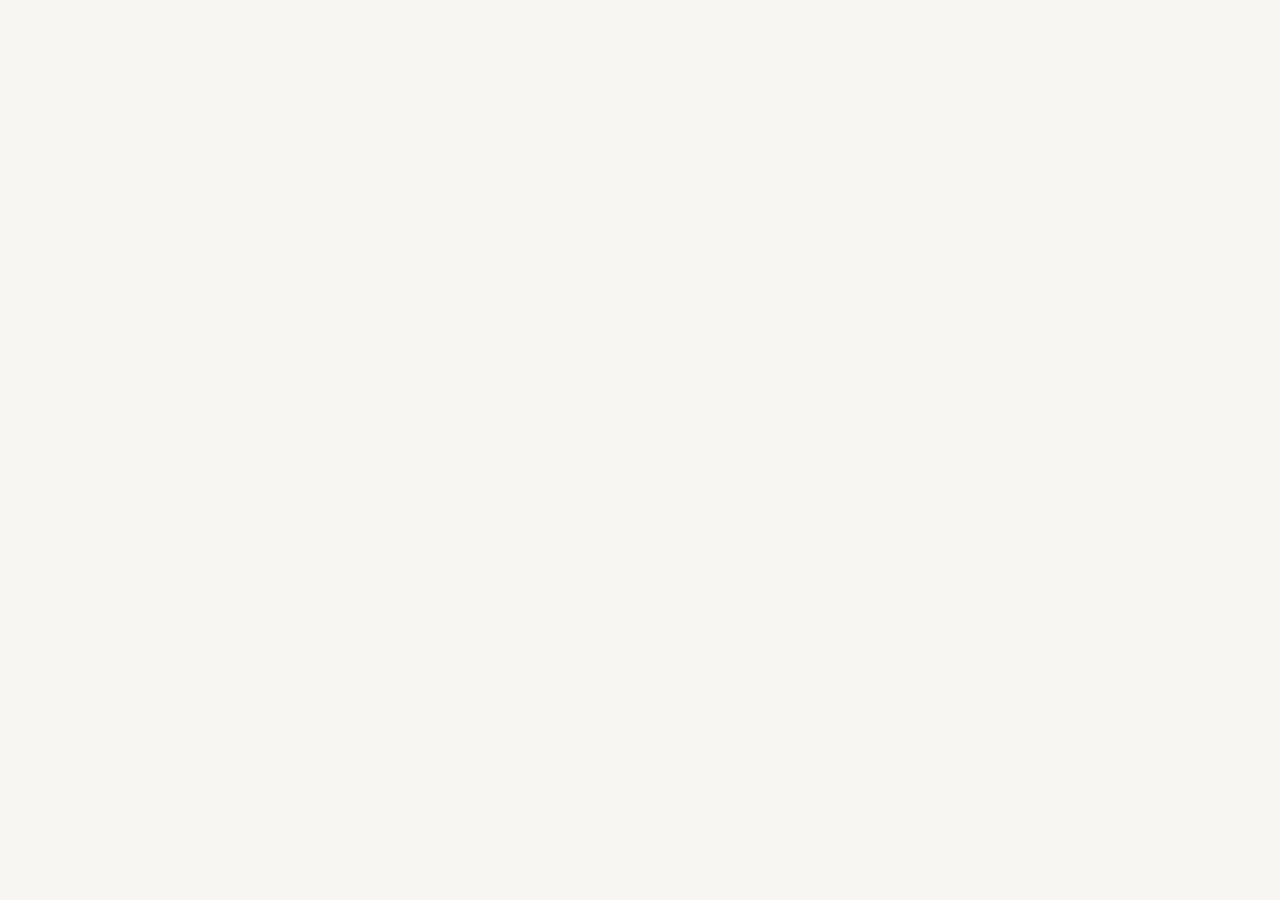
==== coffee.html @ 350c40b9 "home page changes" ====
<!DOCTYPE html>
<html lang="en">

<head>
    <meta charset="UTF-8">
    <title>Button & Bean</title>
    <link rel="stylesheet" href="style.css">
    <link rel="stylesheet" href="fonts.css">
</head>

<body>
---- style.css ----
/*hi i am abbey i love my boyfriend !!!!!!!!!!!!*/

* {
    margin: 0;
    padding: 0;
    box-sizing: border-box;
    
    a {
        color: inherit;
        text-decoration: none;
    }
}

body {
    background-color: #F8F6F2;
}

h1 {
    font-family: "Lazydog", cursive;
    line-height: 120%;
    font-size: 68px;
    color: #361B08;
}

h2 {
    font-family: "Lazydog", cursive;
    line-height: 120%;
    font-size: 44px;
    color: #361B08;
}

h3 {
    font-family: "Lazydog", cursive;
    line-height: 120%;
    font-size: 32px;
    color: #361B08;
}

h4 {
    font-family: "Lazydog", cursive;
    line-height: 120%;
    font-size: 24px;
    color: #361B08;
}

p {
    font-family:"LeagueSpartan", sans-serif;
    line-height: 140%;
    font-size: 18px;
    color: #553C2C;
    @media screen {
        
    }
}

/*control styles ie. buttons, chips*/

.button-green {
    display: flex;
    justify-content: center;
    align-items: center;
    width: fit-content;
    min-width: 140px;
    padding: 10px 20px;
    border: 1.5px solid #928A42;
    border-radius: 16px;
    background-color: white;
    gap: 4px;

    img {
        width: 20px;
        height: 20px;
    }

    p {
        color: #928A42;
    }
}

.button-blue {
    display: flex;
    justify-content: center;
    align-items: center;
    width: fit-content;
    min-width: 140px;
    padding: 10px 20px;
    border: 1.5px solid #3D5E5E;
    border-radius: 16px;
    background-color: white;
    gap: 4px;

    img {
        width: 20px;
        height: 20px; 
    }

    p {
        color: #3D5E5E;
    }
}

.radial-button {
    display: flex;
    justify-content: center;
    align-items: center;
    width: fit-content;
    min-width: 140px;
    padding: 10px 20px;
    border-radius: 16px;
    background-image: radial-gradient(circle, #DDDBB2, #BED1CE);

    p {
        color: #361B08;
        font-weight: 600;
    }
}

.chip {
    display: flex;
    text-transform: uppercase;
    margin-bottom: 4px;

    p {
        color: #928A42;
        font-size: 14px;
        font-family: "PlaypenSans", serif;
        font-weight: 600;
        margin-left: 4px;
    }

    img {
        width: 18px;
        height: 18px;
    }
}

.chip-reverse {
    display: flex;
    text-transform: uppercase;
    margin-bottom: 4px;

    p{
        color: white;
        font-size: 14px;
        font-family: "PlaypenSans", serif;
        font-weight: 600;
        margin-left: 4px;
    }

    img {
        width: 18px;
        height: auto;
    }
}

/*control styles end*/

.primary-navigation {
    display: flex;
    justify-content: space-between;
    margin: 12px 16px;

    img {
        width: 41px;
        height: 100%;
    }
}

.primary-navigation-right {
    display: flex;
    align-items: center;
}

.nav-bar {
    display: flex;
}

.hero-content {
    display: flex;
    align-items: center;
    flex-direction: column;
    justify-content: center;
    position: relative;
    width: 100%;
    height: 80vh;
    z-index: 1;
    overflow: hidden;

    .text-content {
        margin: 16px 0px;

        p {
            color: white;
        }
    }
    
    video {
        position: absolute;
        top: 0;
        left: 0;
        width: 100%;
        height: 100%;
        object-fit: cover;
        z-index: -2;
    }

    h1 {
        color: white;
    }
}

.hero-overlay1 {
    position: absolute;
    top: 0;
    left: 0;
    width: 100%;
    height: 100%;
    background-image: linear-gradient(to right, #477A72, #928A42);
    opacity: 0.5;
    z-index: -1;
}

.hero-overlay2 {
    position: absolute;
    top: 0;
    left: 0;
    width: 100%;
    height: 100%;
    background-color: black;
    opacity: 0.3;
    z-index: -1;
}

.text-content {
   max-width: 750px;
   text-align: center;

   p {
    margin-top: 4px;
   }
}

.button-set {
    display: flex;
    margin-top: 8px;
    gap: 8px;
}

.text-ticker {
    position: relative;
    padding: 24px 16px;
    width: 100%;
    display: flex;
    justify-content: space-between;
    z-index: 0;

    img {
        position: absolute;
        top: 0;
        left: 0;
        width: 100%;
        height: 100%;
        object-fit: cover;
        z-index: -1;
    }

    h3 {
        color: #928A42;
    }
}

.major-sections-content-container {
    margin: 80px 16px 40px 16px;
}

.cards-container {
    display: flex;
    position: relative;
    padding: 40px 16px;
    border-radius: 16px;
    overflow: hidden;
    gap: 16px;
    width: 100%;
    z-index: 0;

        .cards-container-image {
            position: absolute;
            top: 0;
            left: 0;
            width: 100%;
            height: 100%;
            object-fit: cover;
            z-index: -2;
    }
}

.coffee-image-overlay1 {
    position: absolute;
    top: 0;
    left: 0;
    width: 100%;
    height: 100%;
    background-color: #4D250A;
    opacity: 0.6;
    z-index: -1;
}

.coffee-image-overlay2 {
    position: absolute;
    top: 0;
    left: 0;
    width: 100%;
    height: 100%;
    background-color: black;
    opacity: 0.2;
    z-index: -1;
}

.content-card {
    background-color: #F8F6F2;
    padding: 24px 16px;
    display: flex;
    flex-direction: column;
    width: 100%;
    border-radius: 16px;
    gap: 16px;

    .button-blue {
        margin-top: auto;
    }
}

.content-card-image {     
        width: 100%;
        height: 540px;
        object-fit: cover;
        border-radius: 16px;
    }

.content-card-text {
    display: flex;
    flex-direction: column;
    margin-top: 4px;
    gap: 8px;
}

.events-container {
    margin: 80px 16px;
    display: flex;
    align-items: center;
    flex-direction: column;
    gap: 24px;

    .text-content {
        h2 {
            font-family:"LeagueSpartan", serif;
        }
    }
}

.font-special {
    font-family: "Lazydog", cursive;
    color: #928A42;
}

.events-carousel {
    display: grid;
    grid-template-columns: repeat(2, minmax(0, 1fr));
    width: 100%;
    grid-gap: 16px;
}

.event-card {
    display: flex;
    flex-direction: column;
    position: relative;
    z-index: 0;

    img {
        /* width: ; */
        height: 380px;
        /* max-width: ; */
        object-fit: cover;
    }

    h3 {
        padding: 24px 16px;
    }
}

.green-event-card {
    background-color: #EDEDD7;
}

.blue-event-card {
    background-color: #E1EAE8;
}

.green-overlay {
    position: absolute;
    top: 0;
    left: 0;
    width: 100%;
    height: 100%;
    background-color: #928A42;
    z-index: 1;
}

.large-cta {
    display: flex;
    position: relative;
    padding: 40px 16px;
    overflow: hidden;
    gap: 16px;
    width: 100%;
    z-index: 0;

    .large-cta-image-bg {
        position: absolute;
        top: 0;
        left: 0;
        width: 100%;
        height: 100%;
        object-fit: cover;
        z-index: -1;
    }
}

.cta-container {
    width: 100%;
    display: flex;
    flex-direction: column;
    align-items: center;
    padding: 24px 16px;
    background-color: #F8F6F2;
    border-radius: 16px;
    filter: drop-shadow(rgba(0, 0, 0, .10) 0px 4px 20px);

    .text-content {
        margin-top: 24px;
        margin-bottom: 16px;

       p {
            color: #745F50;
        }
    }
}

.cta-icon-image {
    padding: 12px;
    background-color: #EDEDD7;
    border-radius: 16px;;
}

.footer {
    margin: 80px 16px 0px 16px;
}

.instagram-carousel {
    display: flex;
    justify-content: space-between;
    align-items: center;
    background-color: white;
    padding: 16px;
    border-radius: 16px;
}

.instagram-carousel-leftcontent {
    display: flex;
    flex-direction: column;
    min-width: 182px;
    margin-right: 16px;

    h4 {
        margin-bottom: 24px;
    }
}

.instagram-cards {
    display: flex;
    justify-content: space-between;
    gap: 16px;

    img {
        width: 100%;
        aspect-ratio: 1;
        border-radius: 16px;
    }
}

.instagram-card-icon {
    display: flex;
    justify-content: space-between;
}

.primary-footer {
    display: flex;
    flex-direction: column;
    background-color: white;
    margin-top: 16px;
    padding: 40px 16px;
    border-radius: 16px;
}

.footer-top-content {
    display: flex;
    justify-content: space-between;
}

nav {
    ul {
        list-style: none;
    }
}

.footer-nav-links {

    p {
        text-transform: uppercase;
    }
}

.footer-links {
    color: #745F50;
    font-family: "LeagueSpartan", serif;
    line-height: 140%;
    font-size: 18px;

    li {
        margin-top: 12px;
    }
}

.footer-top-left-content {
    display: flex;

    img {
        object-fit: contain;
        width: 103px;
        height: 113px;
        margin-right: 93px;
        object-position: top;
    }
}

.footer-top-right-content {
    display: flex;
    flex-direction: column;
    align-items: flex-end;

    img {
        margin-top: auto;
        height: 32px;
        width: 32px;
    }
}

.footer-bottom {
    display: flex;
    flex-direction: column;
    margin-top: 48px;
}

.content-links-container-top {
    display: flex;
    justify-content: space-between;
    padding: 12px 0px;
    border-bottom: 1px solid #745F50;

    p {
        color: #361B08;
    }
}

.content-links-container-bottom {
    display: flex;
    justify-content: space-between;
    padding: 12px 0px;

    img {
        width: 16px;
        height: 16px;
        margin-right: 4px;
    }

    p{
        color: #745F50;
        font-size: 14px;
    }
}

.copyright {
    display: flex;
}

.footer-text {
    width: 100%;
}

.image-text-header {
    display: flex;
    margin: 16px;
    
    img {
        width: 50%;
    }
}
---- fonts.css ----
@font-face {
    font-family: "LeagueSpartan";
    src: url("assets/fonts/League_Spartan/LeagueSpartan-VariableFont_wght.ttf");
}

@font-face {
    font-family: "PlaypenSans";
    src: url("assets/fonts/Playpen_Sans/PlaypenSans-VariableFont_wght.ttf");
}
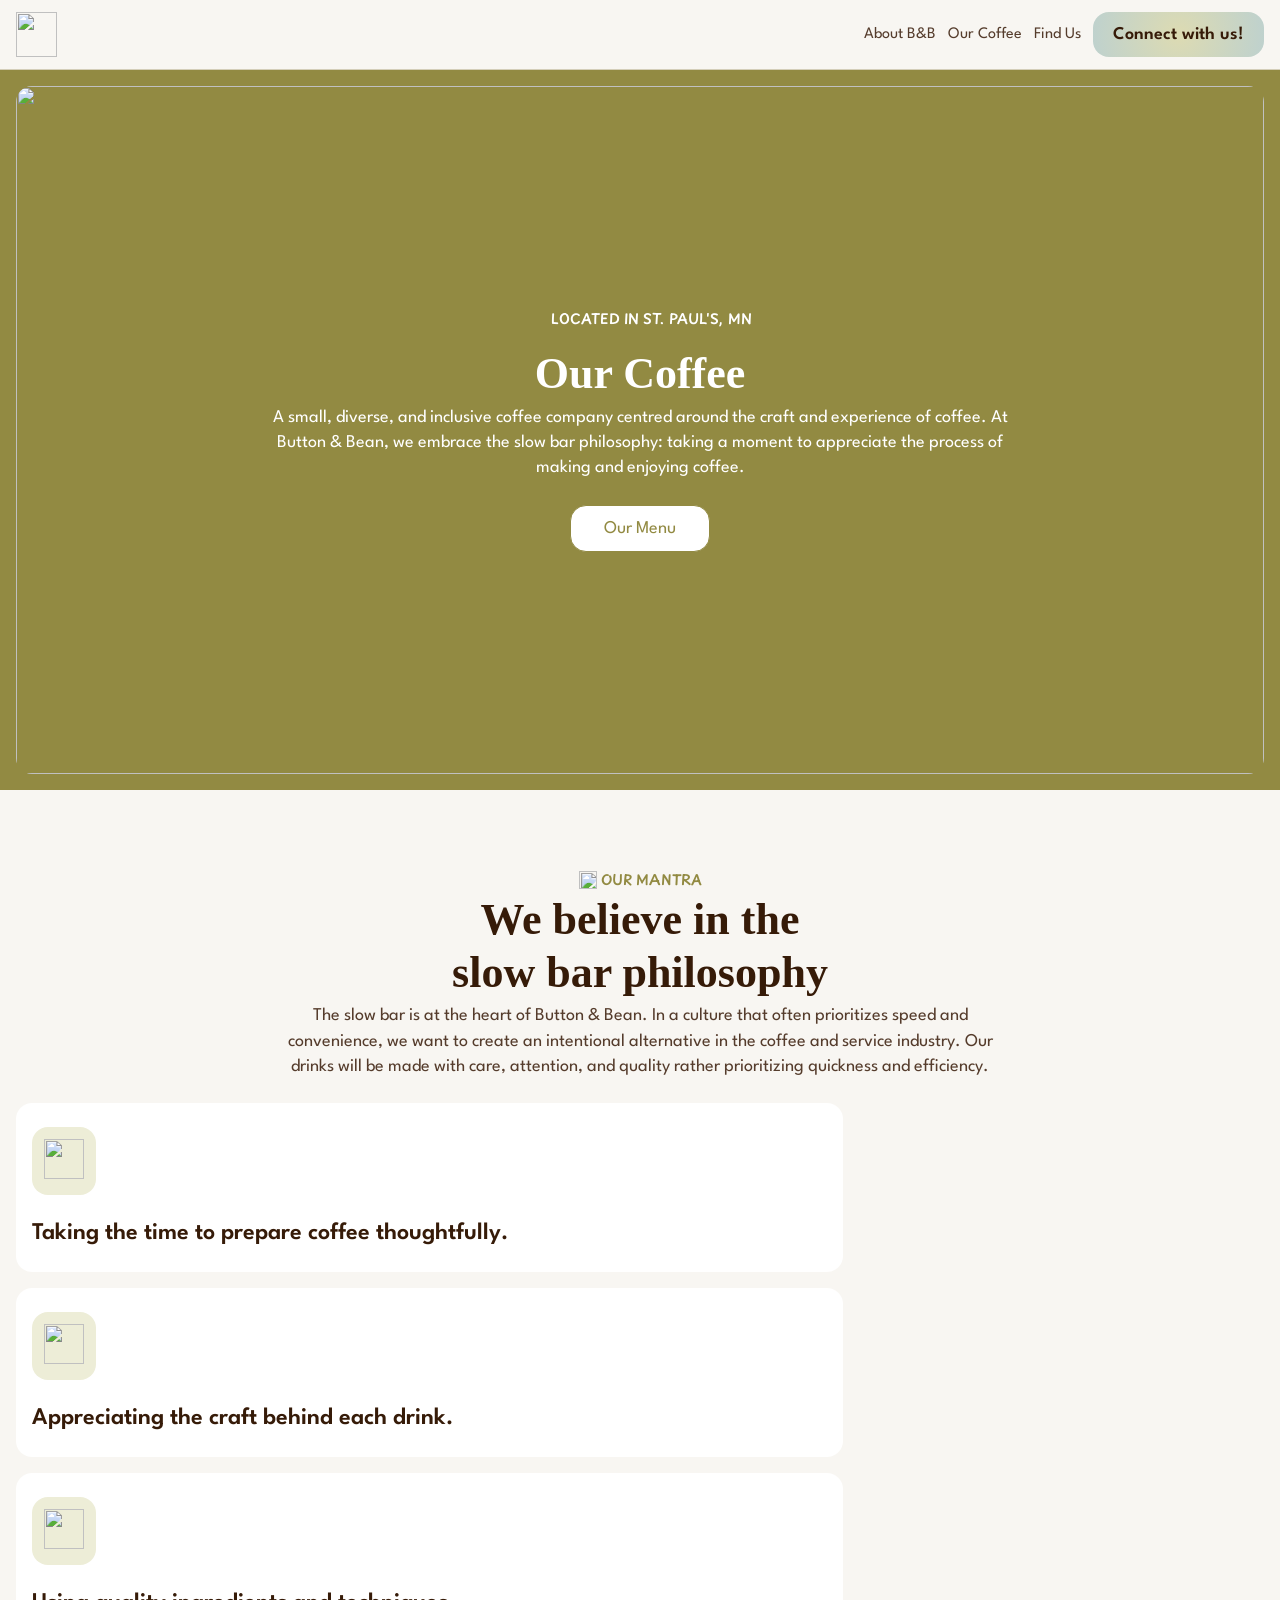
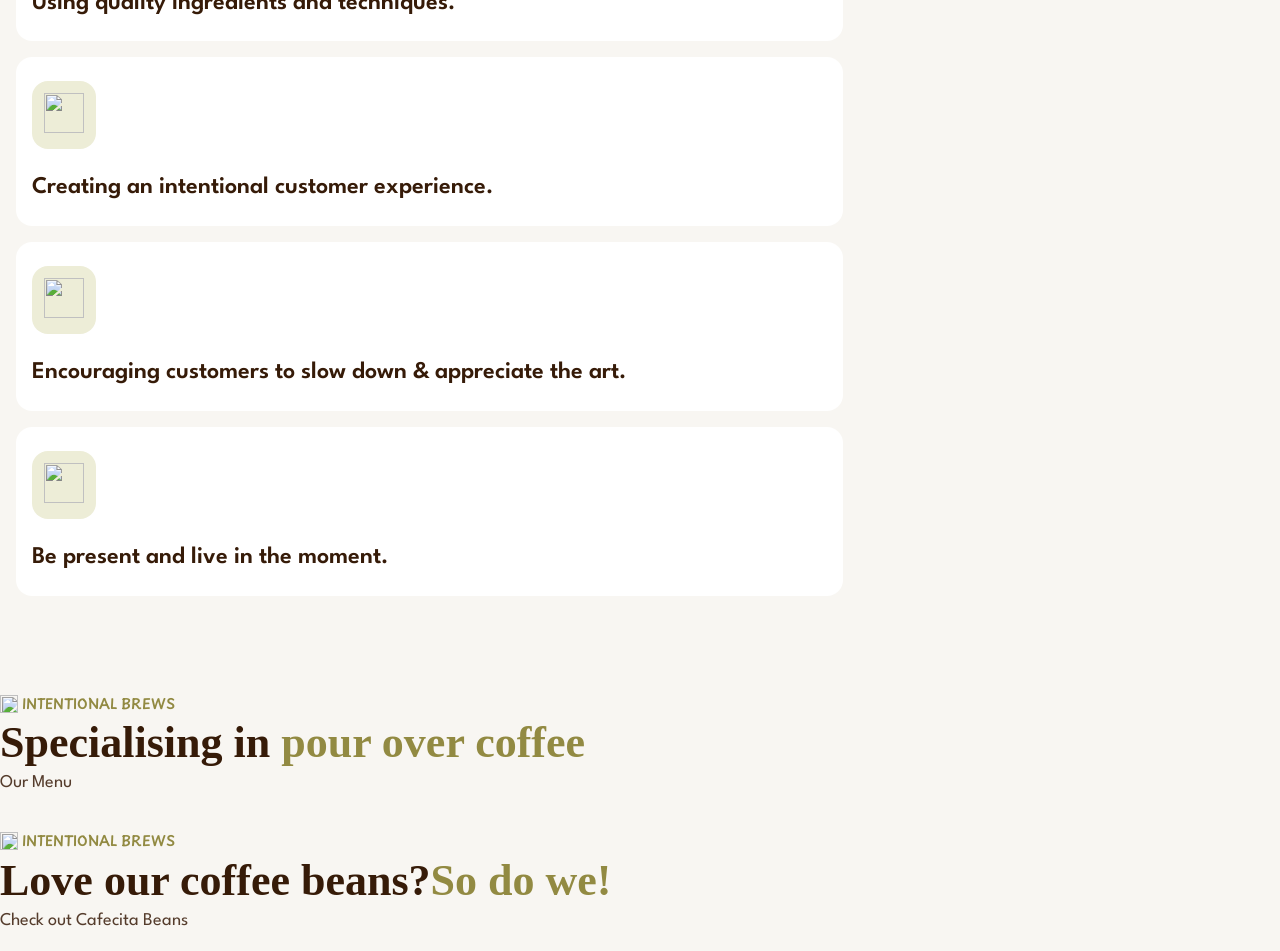
==== commit 176da66e: "changes YESSS" ====
--- a/coffee.html
+++ b/coffee.html
@@ -8,4 +8,136 @@
     <link rel="stylesheet" href="fonts.css">
 </head>
 
-<body>+<body>
+    <div class="primary-navigation">
+    <div class="primary-navigation-left">
+        <a href="home.html"><img src="assets/img/bb-logo.png" alt=""></a>
+    </div>
+    <div class="primary-navigation-right">
+        <nav>
+            <ul class="nav-bar">
+                <li><a href="story.html">About B&B</a></li>
+                <li><a href="coffee.html">Our Coffee</a></li>
+                <li><a href="find-us.html">Find Us</a></li>
+            </ul>
+        </nav>
+        <div class="radial-button">
+            <p>Connect with us!</p>
+        </div>
+    </div>
+    </div>
+
+    <div class="image-background-header">
+            <div class="coffee-hero-image">
+                <img class="absolute" src="assets/img/coffee-hero-coffee-closeup.JPEG" alt="">
+                <div class="image-background-header-text">
+                <div class="chip-reverse">
+                    <img src="assets/img/location-pin-white.svg" alt="">
+                    <p>Located in St. Paul's, MN</p>
+                </div>
+                <div class="text-content">
+                    <h2>Our Coffee</h2>
+                    <p>A small, diverse, and inclusive coffee company centred around the craft and experience of coffee. At Button & Bean, we embrace the slow bar philosophy: taking a moment to appreciate the process of making and enjoying coffee.</p>
+                </div>
+                <div class="button-green">
+                    <p>Our Menu</p>
+                </div>
+            </div>
+            </div>
+    </div>
+
+    <div class="slow-bar-section">
+        <div class="chip">
+            <img src="assets/img/sparkles-green.svg" alt="">
+                <p>Our Mantra</p>
+        </div>
+        <div class="text-content">
+            <h2>We believe in the<br>slow bar philosophy</h2>
+            <p>The slow bar is at the heart of Button & Bean. In a culture that often prioritizes speed and convenience, we want to create an intentional alternative in the coffee and service industry. Our drinks will be made with care, attention, and quality rather prioritizing quickness and efficiency.</p>
+        </div>
+        <div class="slow-bar-cards-container">
+            <div class="icon-text-card">
+                <div class="icon-card-image">
+                    <img src="assets/img/lightbulb-icon-green.svg" alt="">
+                </div>
+                <div class="icon-text-card-text">
+                    <h4>Taking the time to prepare coffee thoughtfully.</h4>
+                </div>
+            </div>
+            <div class="icon-text-card">
+                <div class="icon-card-image">
+                    <img src="assets/img/scizzors-icon-green.svg" alt="">
+                </div>
+                <div class="icon-text-card-text">
+                    <h4>Appreciating the craft behind each drink.</h4>
+                </div>
+            </div>
+            <div class="icon-text-card">
+                <div class="icon-card-image">
+                    <img src="assets/img/star-icon-green.svg" alt="">
+                </div>
+                <div class="icon-text-card-text">
+                    <h4>Using quality ingredients and techniques.</h4>
+                </div>
+            </div>
+            <div class="icon-text-card">
+                <div class="icon-card-image">
+                    <img src="assets/img/wand-icon-green.svg" alt="">
+                </div>
+                <div class="icon-text-card-text">
+                    <h4>Creating an intentional customer experience.</h4>
+                </div>
+            </div>
+            <div class="icon-text-card">
+                <div class="icon-card-image">
+                    <img src="assets/img/paint-icon-green.svg" alt="">
+                </div>
+                <div class="icon-text-card-text">
+                    <h4>Encouraging customers to slow down & appreciate the art.</h4>
+                </div>
+            </div>
+            <div class="icon-text-card">
+                <div class="icon-card-image">
+                    <img src="assets/img/walking-icon-green.svg" alt="">
+                </div>
+                <div class="icon-text-card-text">
+                    <h4>Be present and live in the moment.</h4>
+                </div>
+            </div>
+        </div>
+    </div>
+
+      <div class="our-coffee-cards-section">
+        <div class="coffee-card-container">
+            <div class="coffee-hero-image">
+            <img src="assets/img/coffee-hero-coffee-closeup" alt="">
+            </div>
+            <div class="coffee-card-text-content">
+                <div class="chip">
+                    <img src="assets/img/sparkles-green.svg" alt="">
+                    <p>Intentional Brews</p>
+                </div>
+                <h2>Specialising in <span class="font-special">pour over coffee</span></h2>
+                <p></p>
+                <div class="green-button">
+                    <p>Our Menu</p>
+                    <img src="assets/img/top-right-arrow-green.svg" alt="">
+                </div>
+            </div>
+        </div>
+        <div class="coffee-card-container">
+            <img src="" alt="">
+            <div class="coffee-card-text-content">
+                <div class="chip">
+                    <img src="assets/img/sparkles-green.svg" alt="">
+                    <p>Intentional Brews</p>
+                </div>
+                <h2>Love our coffee beans?<span class="font-special">So do we!</span></h2>
+                <p></p>
+                <div class="green-button">
+                    <p>Check out Cafecita Beans</p>
+                    <img src="assets/img/top-right-arrow-green.svg" alt="">
+                </div>
+            </div>
+        </div>
+    </div>
--- a/style.css
+++ b/style.css
@@ -53,6 +53,10 @@
     }
 }
 
+.w-full {
+    width: 100%;
+}
+
 /*control styles ie. buttons, chips*/
 
 .button-green {
@@ -119,6 +123,7 @@
     display: flex;
     text-transform: uppercase;
     margin-bottom: 4px;
+    align-items: center;
 
     p {
         color: #928A42;
@@ -138,6 +143,7 @@
     display: flex;
     text-transform: uppercase;
     margin-bottom: 4px;
+    align-items: center;
 
     p{
         color: white;
@@ -158,7 +164,8 @@
 .primary-navigation {
     display: flex;
     justify-content: space-between;
-    margin: 12px 16px;
+    padding: 12px 16px;
+    border-bottom: 1px solid #D4CEB9;
 
     img {
         width: 41px;
@@ -173,6 +180,13 @@
 
 .nav-bar {
     display: flex;
+    font-family: "LeagueSpartan", serif;
+    color: #553C2C;
+    font-weight: 18px;
+    
+    li {
+        margin-right: 12px;
+    }
 }
 
 .hero-content {
@@ -232,8 +246,11 @@
 }
 
 .text-content {
-   max-width: 750px;
-   text-align: center;
+    display: flex;
+    flex-direction: column;
+    align-items: center;
+    max-width: 750px;
+    text-align: center;
 
    p {
     margin-top: 4px;
@@ -323,7 +340,6 @@
     flex-direction: column;
     width: 100%;
     border-radius: 16px;
-    gap: 16px;
 
     .button-blue {
         margin-top: auto;
@@ -340,7 +356,8 @@
 .content-card-text {
     display: flex;
     flex-direction: column;
-    margin-top: 4px;
+    margin-top: 16px;
+    margin-bottom: 20px;
     gap: 8px;
 }
 
@@ -349,12 +366,18 @@
     display: flex;
     align-items: center;
     flex-direction: column;
-    gap: 24px;
 
     .text-content {
+        margin: 12px 0px;
+
         h2 {
             font-family:"LeagueSpartan", serif;
         }
+    }
+
+    .button-green {
+        margin-top: 4px;
+        margin-bottom: 24px
     }
 }
 
@@ -484,6 +507,7 @@
     img {
         width: 100%;
         aspect-ratio: 1;
+        object-fit: cover;
         border-radius: 16px;
     }
 }
@@ -547,6 +571,7 @@
     display: flex;
     flex-direction: column;
     align-items: flex-end;
+    justify-content: space-between;
 
     img {
         margin-top: auto;
@@ -578,6 +603,7 @@
     padding: 12px 0px;
 
     img {
+
         width: 16px;
         height: 16px;
         margin-right: 4px;
@@ -599,9 +625,230 @@
 
 .image-text-header {
     display: flex;
-    margin: 16px;
+    width: 100%;
+    height: 80vh;
+    padding: 16px;
+    gap: 16px;
+}
+
+/* Hero and Headers */
+
+.image-header-half {
+    width: 100%;
+    flex: 1 1 0;
+    min-width: 0;
+    object-fit: cover;
+    object-position: top;
+    border-radius: 16px;
+}
+
+.text-header-half {
+    display: flex;
+    flex: 1 1 0;
+    min-width: 0;
+    flex-direction: column;
+    align-items: center;
+    justify-content: center;
+    width: 100%;
+
+    .hero-text-content {
+        display: flex;
+        flex-direction: column;
+        align-items: center;
+        text-align: center;
+        width: 100%;
+        margin-top: 12px;
+
+        h1 {
+            font-size: 60px;
+        }
+
+        p {
+            margin-top: 8px;
+        }
+    }
+}
+
+/*Our Story Page Exclusive Sections*/
+
+.values-section {
+    position: relative;
+    display: flex;
+    flex-direction: column;
+    align-items: center;
+    width: 100%;
+    height: 100%;
+    z-index: 0;
+    overflow: hidden;
+    padding: 80px 16px;
+}
+
+.values-cards-container {
+    display: grid;
+    grid-template-columns: repeat(8, minmax(0, 1fr));
+    width: 100%;
+    grid-gap: 16px;
+    margin-top: 24px;
+}
+
+.icon-card-image {
+    width: fit-content;
+    padding: 12px;
+    background-color: #E1EAE8;
+    border-radius: 16px;
+
+    img {
+        width: 40px;
+        height: 40px;
+    }
+}
+
+.icon-text-card {
+    display: flex;
+    flex-direction: column;
+    padding: 24px 16px;
+    background-color: white;
+    border-radius: 16px;
+    grid-column: span 2 / span 2;
+}
+
+.fifth-card {
+    grid-column-start: 2;
+}
+
+.icon-text-card-text {
+    margin-top: 24px;
+
+    p {
+        margin-top: 8px;
+    }
+}
+
+.background-pattern {
+    position: absolute;
+    top: 0;
+    left: 0;
+    width: 100%;
+    height: 100%;
+    object-fit: cover;
+    z-index: -1;
+}
+
+.team-section {
+    margin: 80px 16px 40px 16px;
+    display: flex;
+    flex-direction: column;
+    align-items: center;
+}
+
+.team-card-container {
+    display: flex;
+    width: 100%;
+    gap: 16px;
+    margin-top: 24px;
+}
+
+.team-card {
+    width: 50%;
+    display: flex;
+    flex-direction: column;
+}
+
+.team-image {
+    width: 100%;
+    object-fit: cover;
     
-    img {
-        width: 50%;
-    }
+}
+
+.team-card-text {
+    display: flex;
+    align-items: center;
+    justify-content: space-between;
+    padding: 24px 16px;
+    background-color: #EDEDD7;
+
+    p {
+        font-weight: 600;
+        color: #928A42;
+    }
+}
+
+/*Our Coffee Page Exclusive Sections*/
+
+.image-background-header {
+    width: 100%;
+    height: 80vh;
+    background-color: #928A42;
+    padding: 16px;
+
+    .text-content {
+        margin-top: 16px;
+        margin-bottom: 24px;
+    }
+}
+
+.image-background-header-text {
+    position: relative;
+    height: 100%;
+    z-index: 1;
+    display: flex;
+    flex-direction: column;
+    align-items: center;
+    justify-content: center;
+
+    h2 {
+        color: white;
+    }
+
+.text-content {
+        p {
+            color: white;
+        }
+    }
+}
+
+.coffee-hero-image {
+    position: relative;
+    width: 100%;
+    height: 100%;
+
+    img.absolute {
+        position: absolute;
+        top: left;
+        top: right;
+        object-fit: cover;
+        width: 100%;
+        height: 100%;
+        border-radius: 16px;
+        z-index: 0;
+    }
+}
+
+.slow-bar-section {
+    display: flex;
+    flex-direction: column;
+    align-items: center;
+    margin: 80px 16px;
+
+}
+
+.slow-bar-cards-container {
+    display: grid;
+    grid-template-columns: repeat(3, minmax(0, 1fr));
+    width: 100%;
+    grid-gap: 16px;
+    margin-top: 24px;
+
+    .icon-card-image {
+        background-color: #EDEDD7;
+    }
+
+    h4 {
+        font-family: "LeagueSpartan", serif;
+        font-weight: 600;
+    }
+}
+
+.our-coffee-cards-section {
+    
 }
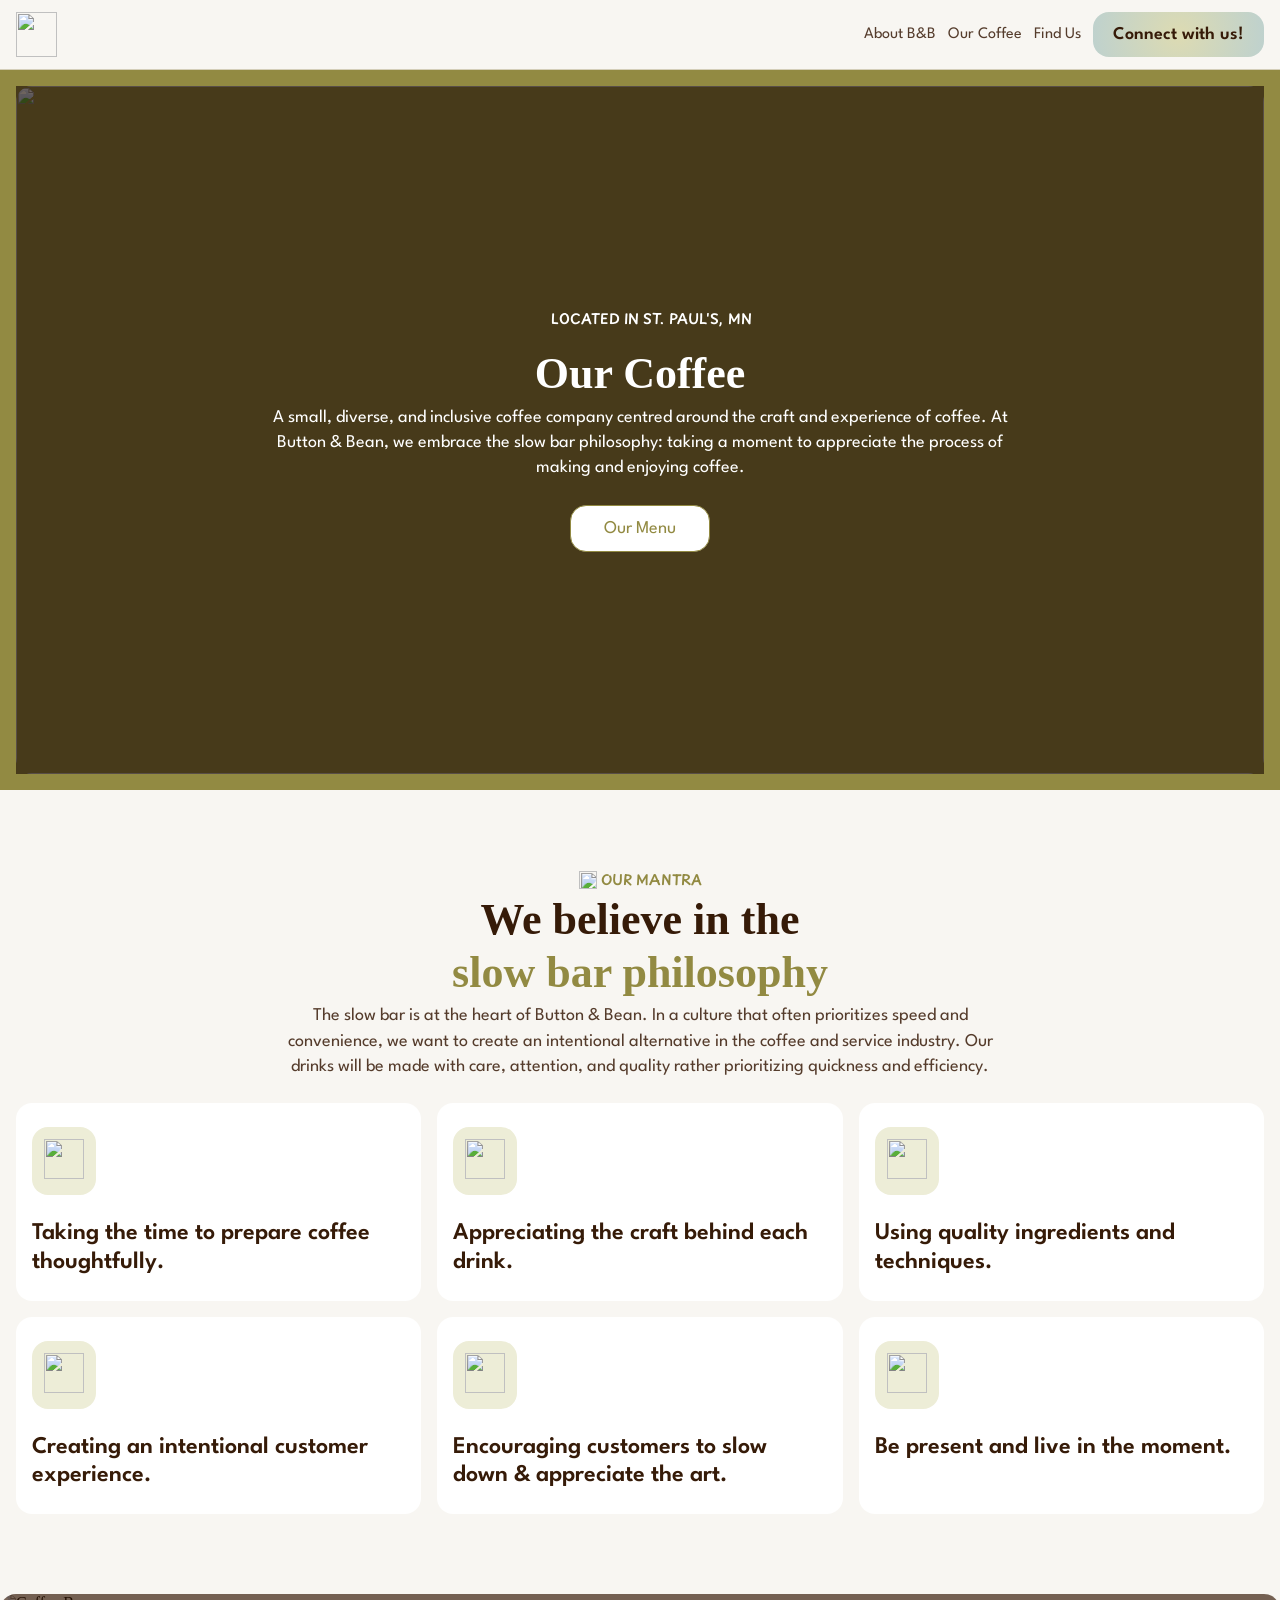
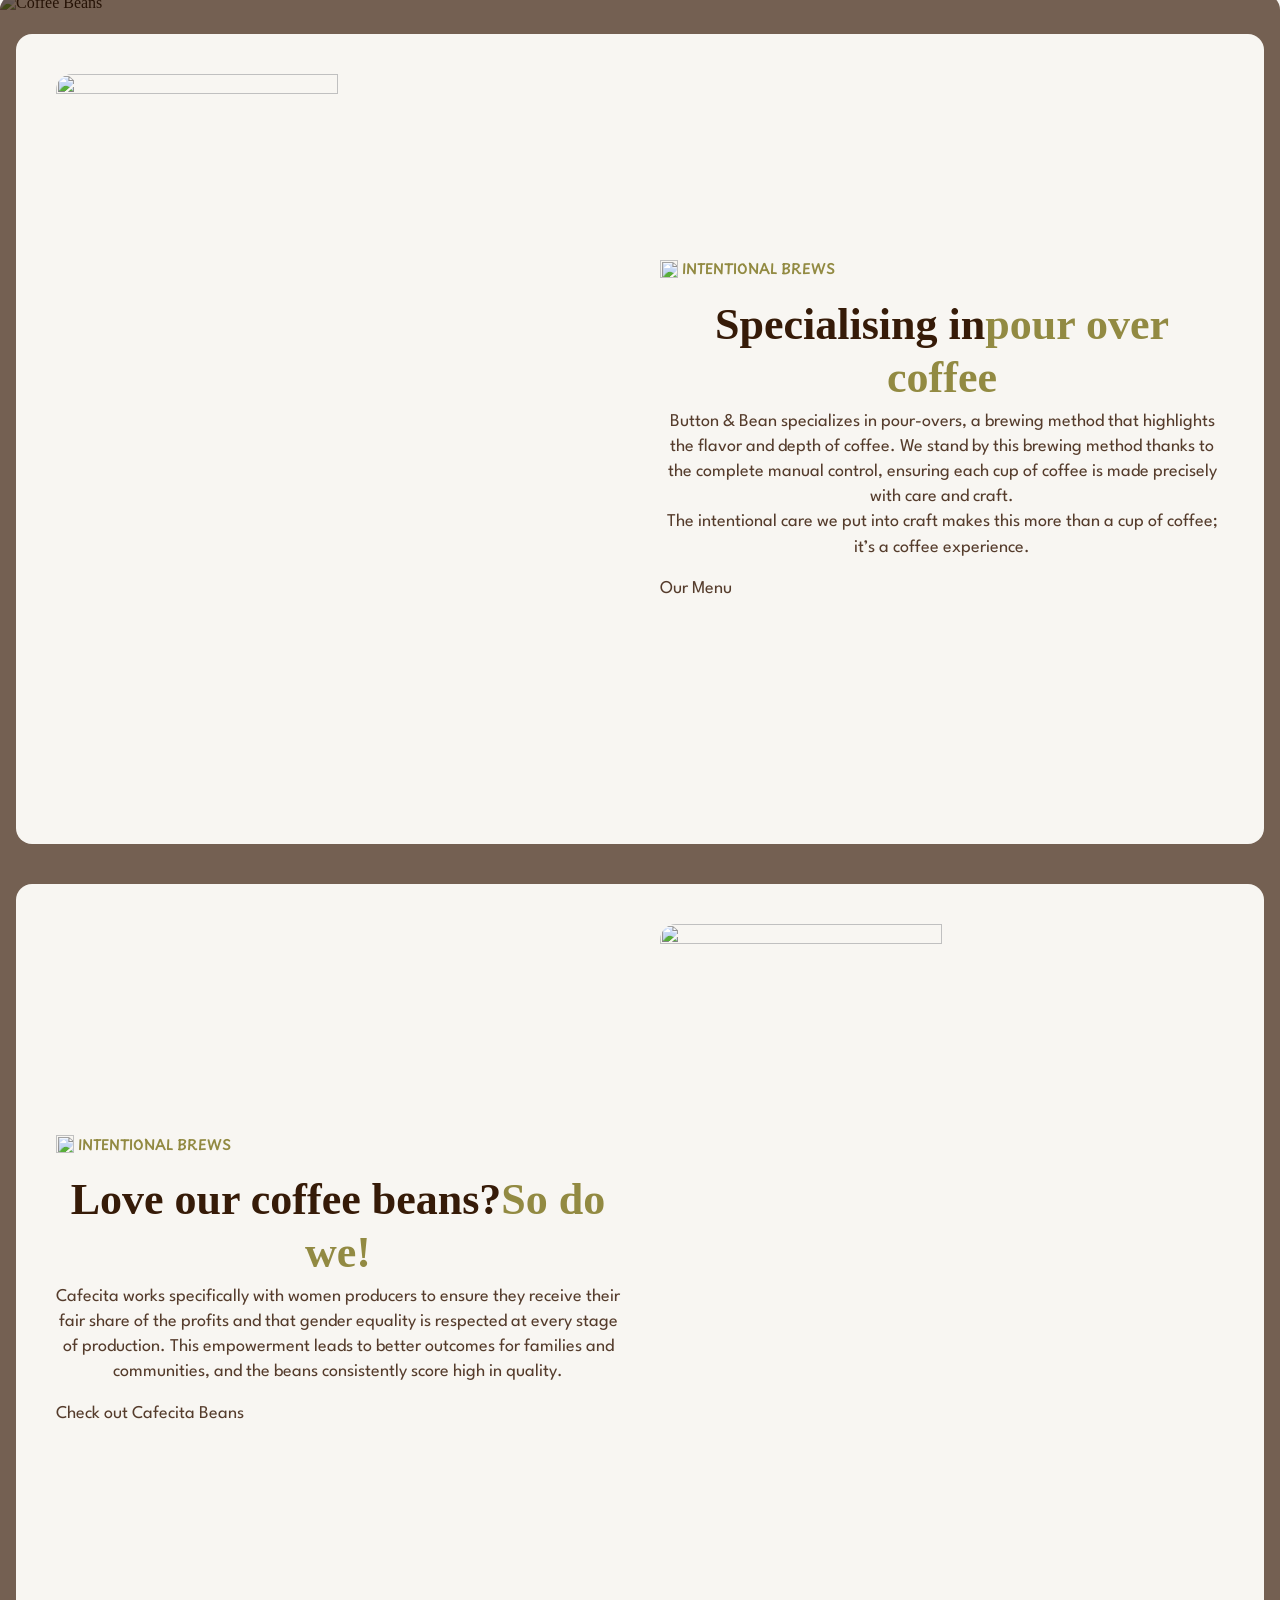
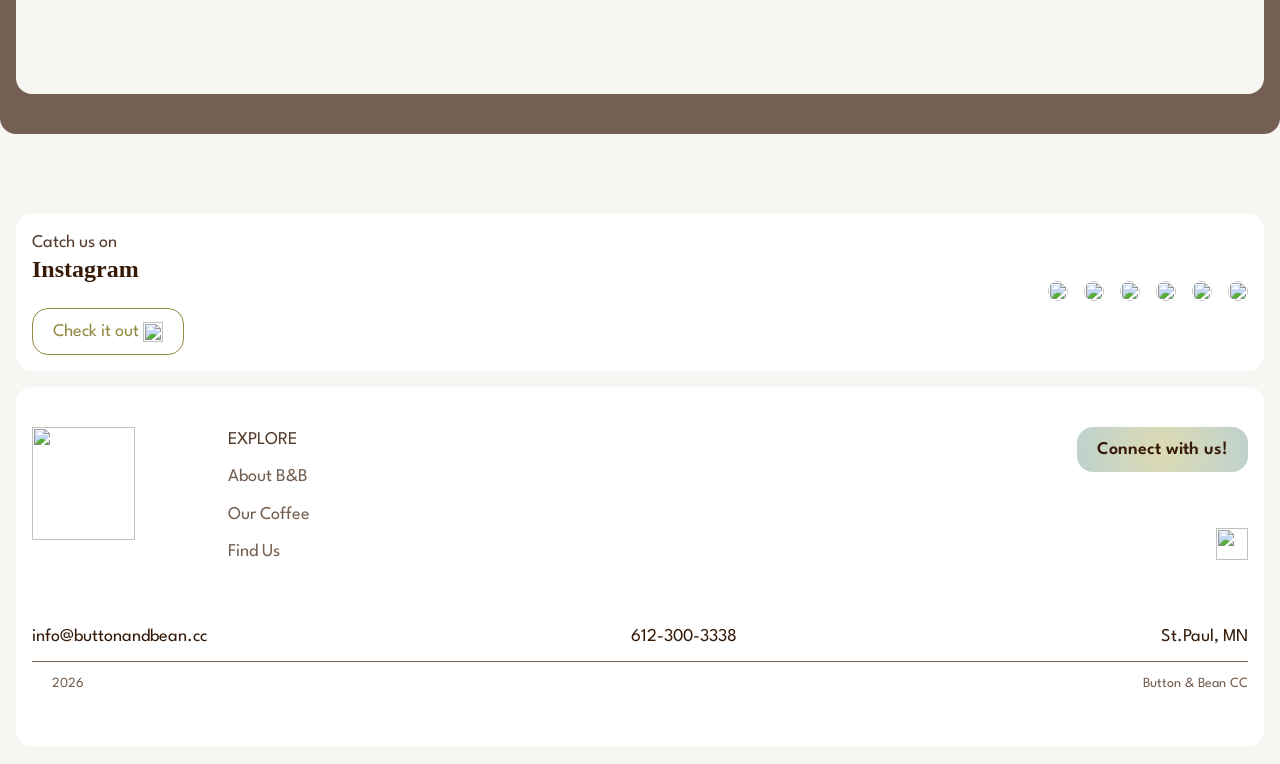
==== commit ffc4900a: "coffee page changes" ====
--- a/coffee.html
+++ b/coffee.html
@@ -29,6 +29,8 @@
 
     <div class="image-background-header">
             <div class="coffee-hero-image">
+                <div class="coffee-image-overlay1"></div>
+                <div class="coffee-image-overlay2"></div>
                 <img class="absolute" src="assets/img/coffee-hero-coffee-closeup.JPEG" alt="">
                 <div class="image-background-header-text">
                 <div class="chip-reverse">
@@ -52,7 +54,7 @@
                 <p>Our Mantra</p>
         </div>
         <div class="text-content">
-            <h2>We believe in the<br>slow bar philosophy</h2>
+            <h2>We believe in the<br><span class="font-special">slow bar philosophy</h2>
             <p>The slow bar is at the heart of Button & Bean. In a culture that often prioritizes speed and convenience, we want to create an intentional alternative in the coffee and service industry. Our drinks will be made with care, attention, and quality rather prioritizing quickness and efficiency.</p>
         </div>
         <div class="slow-bar-cards-container">
@@ -108,36 +110,115 @@
     </div>
 
       <div class="our-coffee-cards-section">
-        <div class="coffee-card-container">
-            <div class="coffee-hero-image">
-            <img src="assets/img/coffee-hero-coffee-closeup" alt="">
-            </div>
-            <div class="coffee-card-text-content">
-                <div class="chip">
-                    <img src="assets/img/sparkles-green.svg" alt="">
-                    <p>Intentional Brews</p>
-                </div>
-                <h2>Specialising in <span class="font-special">pour over coffee</span></h2>
-                <p></p>
-                <div class="green-button">
-                    <p>Our Menu</p>
+        <div class="cards-container">
+            <div class="coffee-image-overlay1"></div>
+            <div class="coffee-image-overlay2"></div>
+            <img class="cards-container-image" src="assets/img/coffee-beans.png" alt="Coffee Beans">
+            <div class="single-card-container">
+                <img class="coffee-card-image-content" src="assets/img/mae-making-coffee.JPEG" alt="">
+                <div class="coffee-card-text-content">
+                    <div class="chip">
+                        <img src="assets/img/sparkles-green.svg" alt="">
+                        <p>Intentional Brews</p>
+                    </div>
+                    <div class="text-content">
+                        <h2>Specialising in<span class="font-special">pour over coffee</span></h2>
+                        <p>Button & Bean specializes in pour-overs, a brewing method that highlights the flavor and depth of coffee. We stand by this brewing method thanks to the complete manual control, ensuring each cup of coffee is made precisely with care and craft.<br>The intentional care we put into craft makes this more than a cup of coffee; it’s a coffee experience.</p>
+                    </div>
+                    <div class="green-button">
+                        <p>Our Menu</p>
+                        <img src="assets/img/top-right-arrow-green.svg" alt="">
+                    </div>
+                </div>
+            </div>
+            <div class="single-card-container">
+                <div class="coffee-card-text-content">
+                    <div class="chip">
+                        <img src="assets/img/sparkles-green.svg" alt="">
+                        <p>Intentional Brews</p>
+                    </div>
+                    <div class="text-content">
+                        <h2>Love our coffee beans?<span class="font-special">So do we!</span></h2>
+                        <p>Cafecita works specifically with women producers to ensure they receive their fair share of the profits and that gender equality is respected at every stage of production. This empowerment leads to better outcomes for families and communities, and the beans consistently score high in quality.</p>
+                    </div>
+                    <div class="green-button">
+                        <p>Check out Cafecita Beans</p>
+                        <img src="assets/img/top-right-arrow-green.svg" alt="">
+                    </div>
+                </div>
+                <img class="coffee-card-image-content" src="assets/img/cafecita-coffee-beans.png" alt="">
+            </div>
+        </div>
+    </div>
+
+    <div class="footer">
+        <div class="instagram-carousel">
+            <div class="instagram-carousel-leftcontent">
+                <p>Catch us on</p>
+                <h4>Instagram</h4>
+                <div class="button-green">
+                    <p>Check it out</p>
                     <img src="assets/img/top-right-arrow-green.svg" alt="">
                 </div>
             </div>
-        </div>
-        <div class="coffee-card-container">
-            <img src="" alt="">
-            <div class="coffee-card-text-content">
-                <div class="chip">
-                    <img src="assets/img/sparkles-green.svg" alt="">
-                    <p>Intentional Brews</p>
-                </div>
-                <h2>Love our coffee beans?<span class="font-special">So do we!</span></h2>
-                <p></p>
-                <div class="green-button">
-                    <p>Check out Cafecita Beans</p>
-                    <img src="assets/img/top-right-arrow-green.svg" alt="">
-                </div>
-            </div>
-        </div>
-    </div>+            <div class="instagram-cards">
+                <div class="instagram-card-icon">
+                    <a href="https://www.instagram.com/buttonandbean.cc/?hl=en"><img src="assets/img/placeholder-image.png"></a>
+                </div>
+                <div class="instagram-card-icon">
+                    <a href="https://www.instagram.com/buttonandbean.cc/?hl=en"><img src="assets/img/placeholder-image.png"></a>
+                </div>
+                <div class="instagram-card-icon">
+                    <a href="https://www.instagram.com/buttonandbean.cc/?hl=en"><img src="assets/img/placeholder-image.png"></a>
+                </div>
+                <div class="instagram-card-icon">
+                    <a href="https://www.instagram.com/buttonandbean.cc/?hl=en"><img src="assets/img/placeholder-image.png"></a>
+                </div>
+                <div class="instagram-card-icon">
+                    <a href="https://www.instagram.com/buttonandbean.cc/?hl=en"><img src="assets/img/placeholder-image.png"></a>
+                </div>
+                <div class="instagram-card-icon">
+                    <a href="https://www.instagram.com/buttonandbean.cc/?hl=en"><img src="assets/img/placeholder-image.png"></a>
+                </div>
+            </div>
+        </div>
+        <div class="primary-footer">
+        <div class="footer-top-content">
+        <div class="footer-top-left-content">
+            <img src="assets/img/bb-logo.png" alt="">
+        <div class="footer-nav-links">
+            <p>Explore</p>
+            <nav>
+                <ul class="footer-links">
+                    <li><a href="story.html">About B&B</a></li>
+                    <li><a href="coffee.html">Our Coffee</a></li>
+                    <li><a href="find-us.html">Find Us</a></li>
+                </ul>
+            </nav>
+        </div>
+        </div>
+        <div class="footer-top-right-content">
+            <div class="radial-button">
+                <p>Connect with us!</p>
+            </div>
+        <a href="https://www.instagram.com/buttonandbean.cc"><img src="assets/img/instagram-blue.svg"></a>
+        </div>
+        </div>
+        <div class="footer-bottom">
+            <div class="content-links-container-top">
+                <p>info@buttonandbean.cc</p>
+                <p>612-300-3338</p>
+                <p>St.Paul, MN</p>
+            </div>
+            <div class="content-links-container-bottom">
+            <div class="copyright">
+                <img src="assets/img/copyright.png" alt="">
+                <p>2026</p>
+            </div>
+                <p>Button & Bean CC</p>
+            </div>
+        </div>
+        </div>
+        <img class="footer-text" src="assets/img/button-bean-text.svg" alt="">
+    </div>
+</body>
--- a/style.css
+++ b/style.css
@@ -53,10 +53,6 @@
     }
 }
 
-.w-full {
-    width: 100%;
-}
-
 /*control styles ie. buttons, chips*/
 
 .button-green {
@@ -202,6 +198,7 @@
 
     .text-content {
         margin: 16px 0px;
+        max-width: 750px;
 
         p {
             color: white;
@@ -230,7 +227,7 @@
     width: 100%;
     height: 100%;
     background-image: linear-gradient(to right, #477A72, #928A42);
-    opacity: 0.5;
+    opacity: 0.6;
     z-index: -1;
 }
 
@@ -241,7 +238,7 @@
     width: 100%;
     height: 100%;
     background-color: black;
-    opacity: 0.3;
+    opacity: 0.2;
     z-index: -1;
 }
 
@@ -651,7 +648,7 @@
     justify-content: center;
     width: 100%;
 
-    .hero-text-content {
+    .text-content {
         display: flex;
         flex-direction: column;
         align-items: center;
@@ -822,6 +819,17 @@
         border-radius: 16px;
         z-index: 0;
     }
+    
+    .coffee-image-overlay1 {
+        opacity: 0.4;
+        z-index: 1;
+    }
+
+    .coffee-image-overlay2 {
+        opacity: 0.4;
+        z-index: 1;
+    }
+
 }
 
 .slow-bar-section {
@@ -839,6 +847,10 @@
     grid-gap: 16px;
     margin-top: 24px;
 
+    .icon-text-card {
+        grid-column: auto;
+    }
+
     .icon-card-image {
         background-color: #EDEDD7;
     }
@@ -850,5 +862,74 @@
 }
 
 .our-coffee-cards-section {
+
+    .cards-container {
+        display: flex;
+        flex-direction: column;
+        gap: 40px
+    }
+}
+
+.single-card-container {
+    display: flex;
+    width: 100%;
+    height: 90vh;
+    padding: 40px;
+    gap: 40px;
+    background-color: #F8F6F2;
+    border-radius: 16px;
+
+    .coffee-card-image-content {
+        width: 50%;
+        aspect-ratio: 1;
+        object-fit: cover;
+        border-radius: 16px;
+    }
+}
+
+
+.coffee-card-text-content {
+    display: flex;
+    flex-direction: column;
+    align-items: flex-start;
+    justify-content: center;
+    width: 50%;
     
+    .text-content {
+        margin: 16px 0px;
+        max-width: none;
+    }
+
+}
+
+.large-cta-bordered {
+    display: flex;
+    position: relative;
+    padding: 40px 16px;
+    overflow: hidden;
+    gap: 16px;
+    margin: 0px 16px;
+    border-radius: 16px;
+    z-index: 0;
+
+    .large-cta-image-bg {
+        position: absolute;
+        top: 0;
+        left: 0;
+        width: 100%;
+        height: 100%;
+        object-fit: cover;
+        z-index: -1;
+    }
+
+    h2 {
+        margin-top: 16px;
+    }
+}
+
+.event-content {
+    display: flex;
+    justify-content: space-between;
+    width: 100%;
+    margin-top: 16px;
 }
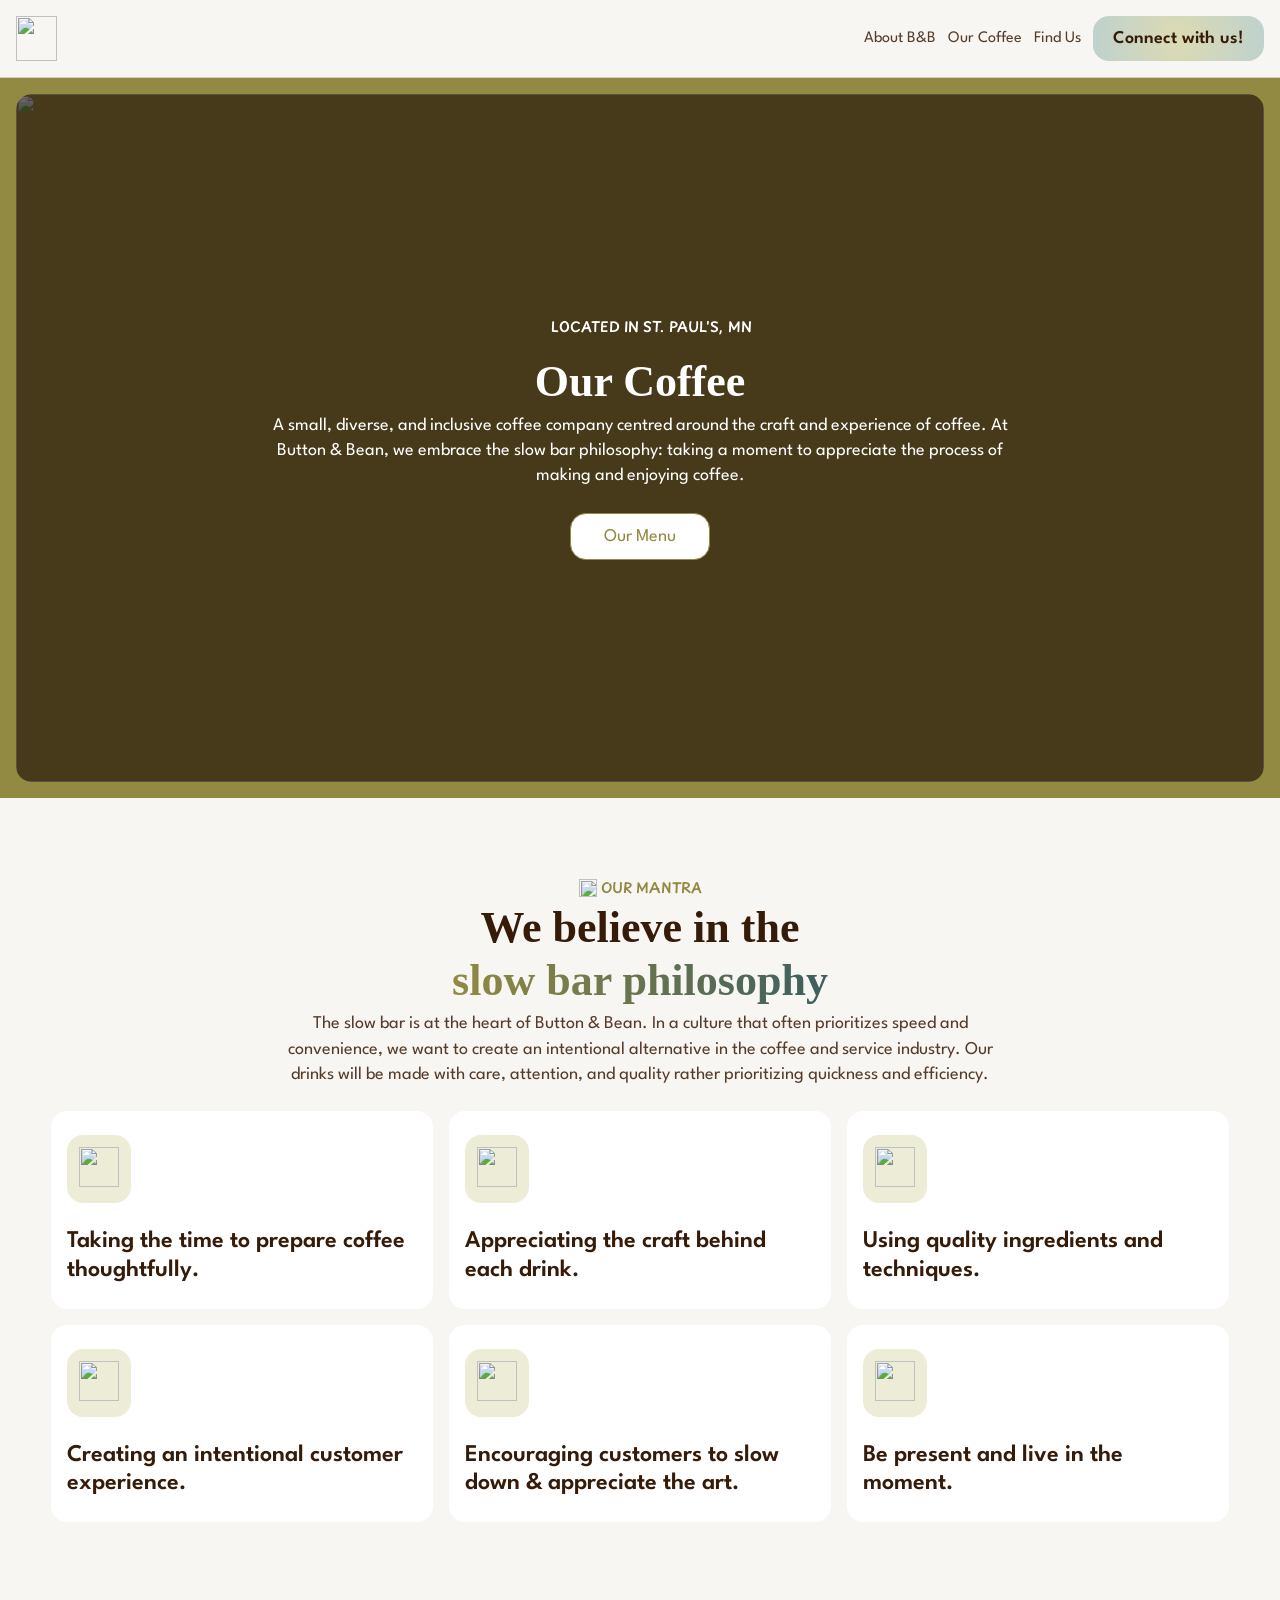
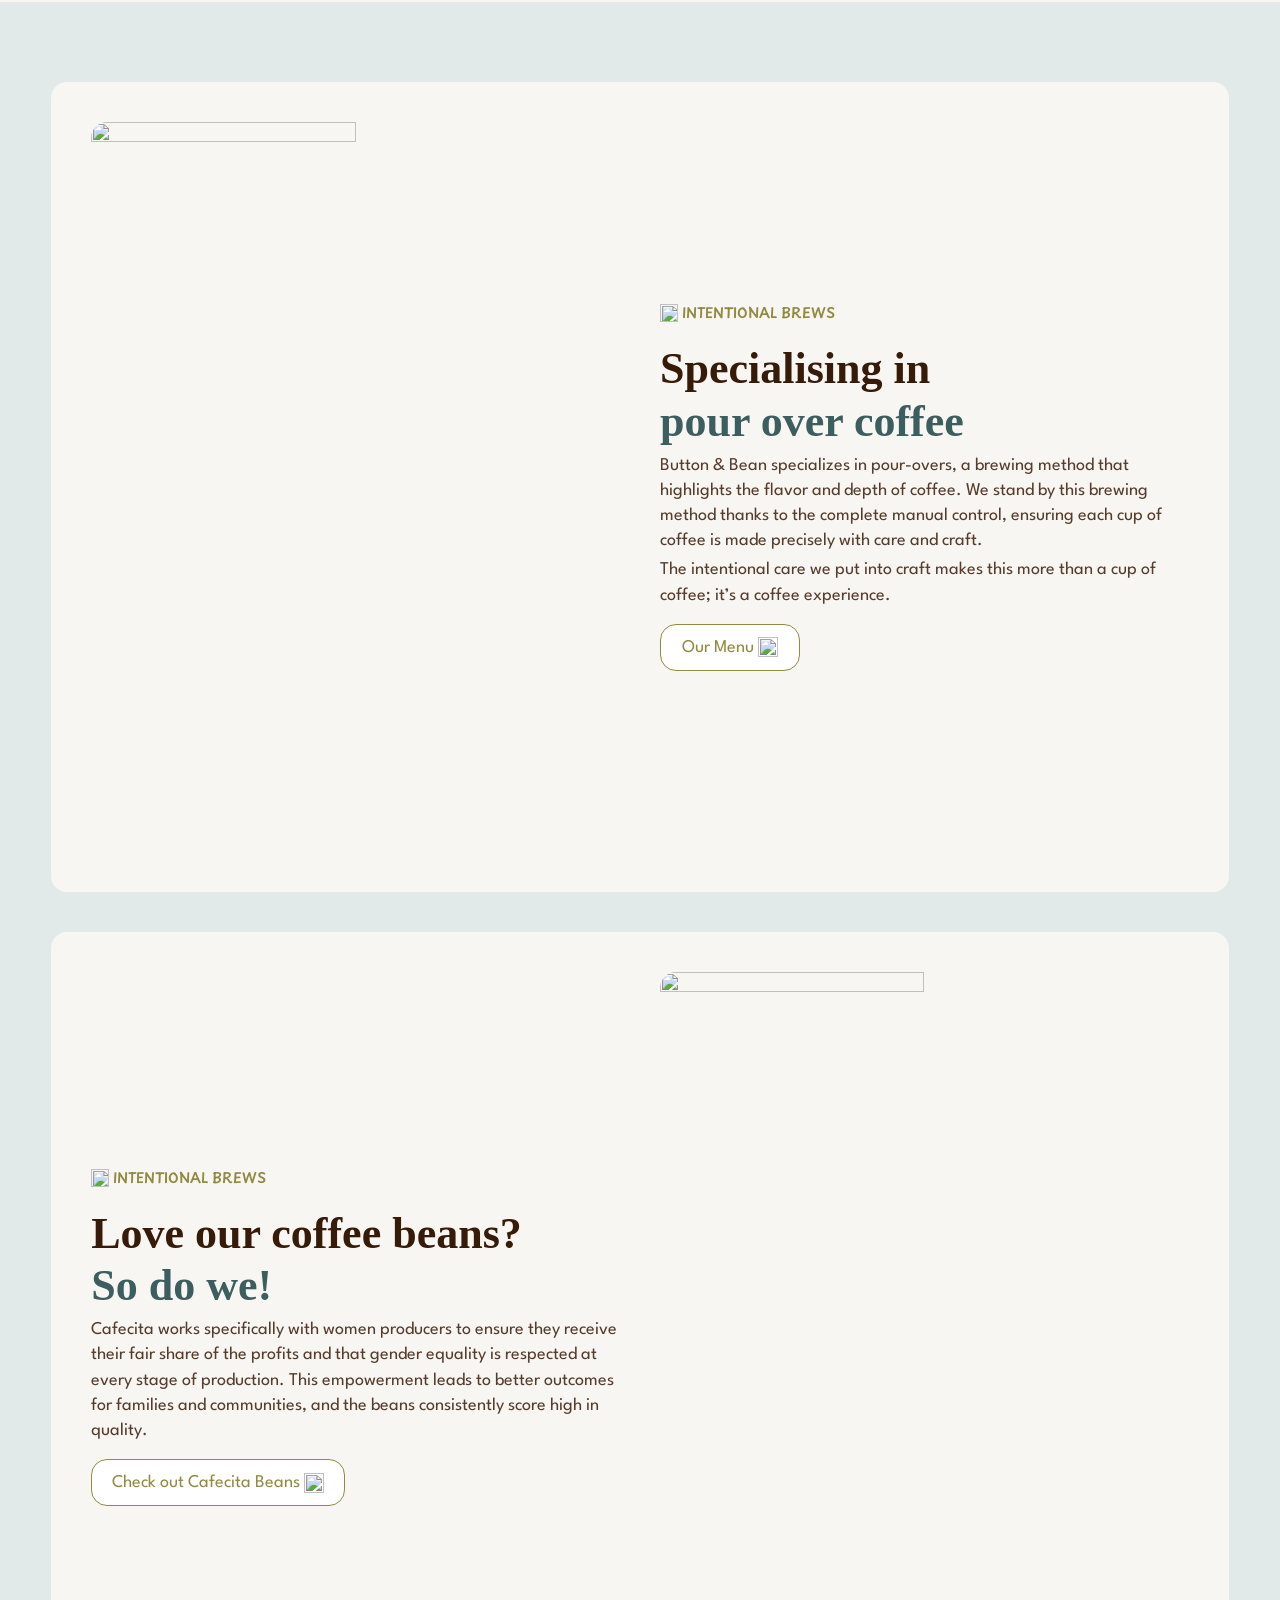
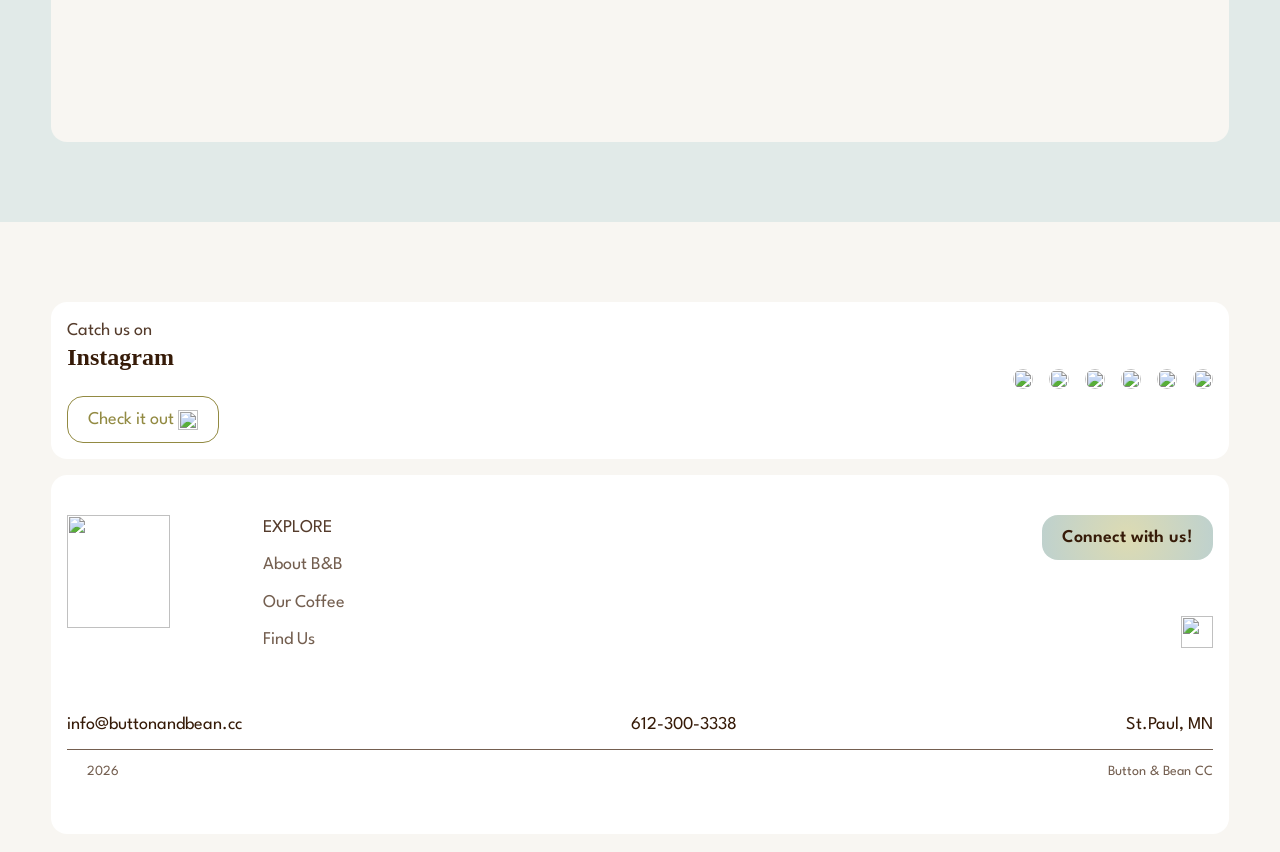
==== commit c08957f4: "responsiveness and find-us page updates" ====
--- a/coffee.html
+++ b/coffee.html
@@ -49,12 +49,13 @@
     </div>
 
     <div class="slow-bar-section">
+        <div class="container center-content">
         <div class="chip">
             <img src="assets/img/sparkles-green.svg" alt="">
                 <p>Our Mantra</p>
         </div>
         <div class="text-content">
-            <h2>We believe in the<br><span class="font-special">slow bar philosophy</h2>
+            <h2>We believe in the<br><span class="font-special-gradient">slow bar philosophy</h2>
             <p>The slow bar is at the heart of Button & Bean. In a culture that often prioritizes speed and convenience, we want to create an intentional alternative in the coffee and service industry. Our drinks will be made with care, attention, and quality rather prioritizing quickness and efficiency.</p>
         </div>
         <div class="slow-bar-cards-container">
@@ -107,13 +108,12 @@
                 </div>
             </div>
         </div>
+        </div>
     </div>
 
       <div class="our-coffee-cards-section">
-        <div class="cards-container">
-            <div class="coffee-image-overlay1"></div>
-            <div class="coffee-image-overlay2"></div>
-            <img class="cards-container-image" src="assets/img/coffee-beans.png" alt="Coffee Beans">
+        <div class="container">
+        <div class="coffee-cards-container">
             <div class="single-card-container">
                 <img class="coffee-card-image-content" src="assets/img/mae-making-coffee.JPEG" alt="">
                 <div class="coffee-card-text-content">
@@ -121,11 +121,12 @@
                         <img src="assets/img/sparkles-green.svg" alt="">
                         <p>Intentional Brews</p>
                     </div>
-                    <div class="text-content">
-                        <h2>Specialising in<span class="font-special">pour over coffee</span></h2>
-                        <p>Button & Bean specializes in pour-overs, a brewing method that highlights the flavor and depth of coffee. We stand by this brewing method thanks to the complete manual control, ensuring each cup of coffee is made precisely with care and craft.<br>The intentional care we put into craft makes this more than a cup of coffee; it’s a coffee experience.</p>
-                    </div>
-                    <div class="green-button">
+                    <div class="text-content-left">
+                        <h2>Specialising in<br><span class="font-special-blue">pour over coffee</span></h2>
+                        <p>Button & Bean specializes in pour-overs, a brewing method that highlights the flavor and depth of coffee. We stand by this brewing method thanks to the complete manual control, ensuring each cup of coffee is made precisely with care and craft.</p>
+                        <p>The intentional care we put into craft makes this more than a cup of coffee; it’s a coffee experience.</p>
+                    </div>
+                    <div class="button-green">
                         <p>Our Menu</p>
                         <img src="assets/img/top-right-arrow-green.svg" alt="">
                     </div>
@@ -137,11 +138,11 @@
                         <img src="assets/img/sparkles-green.svg" alt="">
                         <p>Intentional Brews</p>
                     </div>
-                    <div class="text-content">
-                        <h2>Love our coffee beans?<span class="font-special">So do we!</span></h2>
+                    <div class="text-content-left">
+                        <h2>Love our coffee beans?<br><span class="font-special-blue">So do we!</span></h2>
                         <p>Cafecita works specifically with women producers to ensure they receive their fair share of the profits and that gender equality is respected at every stage of production. This empowerment leads to better outcomes for families and communities, and the beans consistently score high in quality.</p>
                     </div>
-                    <div class="green-button">
+                    <div class="button-green">
                         <p>Check out Cafecita Beans</p>
                         <img src="assets/img/top-right-arrow-green.svg" alt="">
                     </div>
@@ -149,9 +150,11 @@
                 <img class="coffee-card-image-content" src="assets/img/cafecita-coffee-beans.png" alt="">
             </div>
         </div>
+        </div>
     </div>
 
     <div class="footer">
+        <div class="container">
         <div class="instagram-carousel">
             <div class="instagram-carousel-leftcontent">
                 <p>Catch us on</p>
@@ -220,5 +223,7 @@
         </div>
         </div>
         <img class="footer-text" src="assets/img/button-bean-text.svg" alt="">
-    </div>
+        </div>
+    </div>
+
 </body>
--- a/style.css
+++ b/style.css
@@ -53,6 +53,19 @@
     }
 }
 
+.container {
+    max-width: 1440px;
+    width: 92%; 
+    margin-left: auto;
+    margin-right: auto;
+}
+
+.center-content {
+    display: flex;
+    flex-direction: column;
+    align-items: center;
+}
+
 /*control styles ie. buttons, chips*/
 
 .button-green {
@@ -155,12 +168,34 @@
     }
 }
 
+.coffee-image-overlay1 {
+    position: absolute;
+    top: 0;
+    left: 0;
+    width: 100%;
+    height: 100%;
+    background-color: #4D250A;
+    opacity: 0.6;
+    z-index: -1;
+}
+
+.coffee-image-overlay2 {
+    position: absolute;
+    top: 0;
+    left: 0;
+    width: 100%;
+    height: 100%;
+    background-color: black;
+    opacity: 0.2;
+    z-index: -1;
+}
+
 /*control styles end*/
 
 .primary-navigation {
     display: flex;
     justify-content: space-between;
-    padding: 12px 16px;
+    padding: 16px 16px;
     border-bottom: 1px solid #D4CEB9;
 
     img {
@@ -254,6 +289,19 @@
    }
 }
 
+.text-content-left {
+    display: flex;
+    flex-direction: column;
+    align-items: left;
+    max-width: 750px;
+    text-align: center;
+
+   p {
+    margin-top: 4px;
+   }
+
+}
+
 .button-set {
     display: flex;
     margin-top: 8px;
@@ -283,62 +331,40 @@
     }
 }
 
-.major-sections-content-container {
-    margin: 80px 16px 40px 16px;
+.quote-section {
+    margin: 80px 0px;
+
+    h2 {
+        font-family: "LeagueSpartan", serif;
+        font-size: 40px;
+        text-align: center;
+    }
+
+    .font-special-gradient {
+        font-family: "LeagueSpartan", serif;
+    }
+}
+
+.who-we-are-section {
+    padding: 80px 0px;
+    background-color: #E1EAE8;
 }
 
 .cards-container {
     display: flex;
-    position: relative;
-    padding: 40px 16px;
-    border-radius: 16px;
-    overflow: hidden;
+    width: 100%;
     gap: 16px;
-    width: 100%;
-    z-index: 0;
-
-        .cards-container-image {
-            position: absolute;
-            top: 0;
-            left: 0;
-            width: 100%;
-            height: 100%;
-            object-fit: cover;
-            z-index: -2;
-    }
-}
-
-.coffee-image-overlay1 {
-    position: absolute;
-    top: 0;
-    left: 0;
-    width: 100%;
-    height: 100%;
-    background-color: #4D250A;
-    opacity: 0.6;
-    z-index: -1;
-}
-
-.coffee-image-overlay2 {
-    position: absolute;
-    top: 0;
-    left: 0;
-    width: 100%;
-    height: 100%;
-    background-color: black;
-    opacity: 0.2;
-    z-index: -1;
 }
 
 .content-card {
     background-color: #F8F6F2;
-    padding: 24px 16px;
-    display: flex;
-    flex-direction: column;
-    width: 100%;
-    border-radius: 16px;
-
-    .button-blue {
+    padding: 40px;
+    display: flex;
+    flex-direction: column;
+    width: 100%;
+    border-radius: 32px;
+
+    .button-green {
         margin-top: auto;
     }
 }
@@ -358,8 +384,8 @@
     gap: 8px;
 }
 
-.events-container {
-    margin: 80px 16px;
+.events-section {
+    margin: 80px 0px;
     display: flex;
     align-items: center;
     flex-direction: column;
@@ -378,9 +404,16 @@
     }
 }
 
-.font-special {
+.font-special-gradient {
     font-family: "Lazydog", cursive;
-    color: #928A42;
+    background: linear-gradient(to right, #928A42, #3D5E5E);
+    color: transparent;
+    background-clip: text;
+}
+
+.font-special-blue {
+    font-family: "Lazydog", cursive;
+    color: #3D5E5E;
 }
 
 .events-carousel {
@@ -473,7 +506,7 @@
 }
 
 .footer {
-    margin: 80px 16px 0px 16px;
+    margin-top: 80px;
 }
 
 .instagram-carousel {
@@ -620,15 +653,14 @@
     width: 100%;
 }
 
+/* Hero and Headers */
+
 .image-text-header {
     display: flex;
     width: 100%;
     height: 80vh;
-    padding: 16px;
-    gap: 16px;
-}
-
-/* Hero and Headers */
+
+}
 
 .image-header-half {
     width: 100%;
@@ -636,17 +668,15 @@
     min-width: 0;
     object-fit: cover;
     object-position: top;
-    border-radius: 16px;
 }
 
 .text-header-half {
     display: flex;
     flex: 1 1 0;
     min-width: 0;
-    flex-direction: column;
-    align-items: center;
-    justify-content: center;
-    width: 100%;
+    width: 100%;
+    padding: 16px;
+    background-color: #928A42;
 
     .text-content {
         display: flex;
@@ -666,6 +696,17 @@
     }
 }
 
+.text-header-content-container {
+    display: flex;
+    flex-direction: column;
+    justify-content: center;
+    align-items: center;
+    width: 100%;
+    height: 100%;
+    background-color: #F8F6F2;
+    border-radius: 16px;
+}
+
 /*Our Story Page Exclusive Sections*/
 
 .values-section {
@@ -732,10 +773,11 @@
 }
 
 .team-section {
-    margin: 80px 16px 40px 16px;
-    display: flex;
-    flex-direction: column;
-    align-items: center;
+    margin: 80px 0px 40px 0px;
+
+    h2 {
+        font-family: "LeagueSpartan", serif;
+    }
 }
 
 .team-card-container {
@@ -753,6 +795,7 @@
 
 .team-image {
     width: 100%;
+    height: 80vh;
     object-fit: cover;
     
 }
@@ -823,11 +866,13 @@
     .coffee-image-overlay1 {
         opacity: 0.4;
         z-index: 1;
+        border-radius: 16px;
     }
 
     .coffee-image-overlay2 {
         opacity: 0.4;
         z-index: 1;
+        border-radius: 16px;
     }
 
 }
@@ -836,7 +881,7 @@
     display: flex;
     flex-direction: column;
     align-items: center;
-    margin: 80px 16px;
+    margin: 80px 0px;
 
 }
 
@@ -862,12 +907,14 @@
 }
 
 .our-coffee-cards-section {
-
-    .cards-container {
-        display: flex;
-        flex-direction: column;
-        gap: 40px
-    }
+    padding: 80px 0px;
+    background-color: #E1EAE8;
+}
+
+.coffee-cards-container {
+    display: flex;
+    flex-direction: column;
+    gap: 40px
 }
 
 .single-card-container {
@@ -895,9 +942,10 @@
     justify-content: center;
     width: 50%;
     
-    .text-content {
+    .text-content-left {
         margin: 16px 0px;
         max-width: none;
+        text-align: left;
     }
 
 }
@@ -927,9 +975,3 @@
     }
 }
 
-.event-content {
-    display: flex;
-    justify-content: space-between;
-    width: 100%;
-    margin-top: 16px;
-}
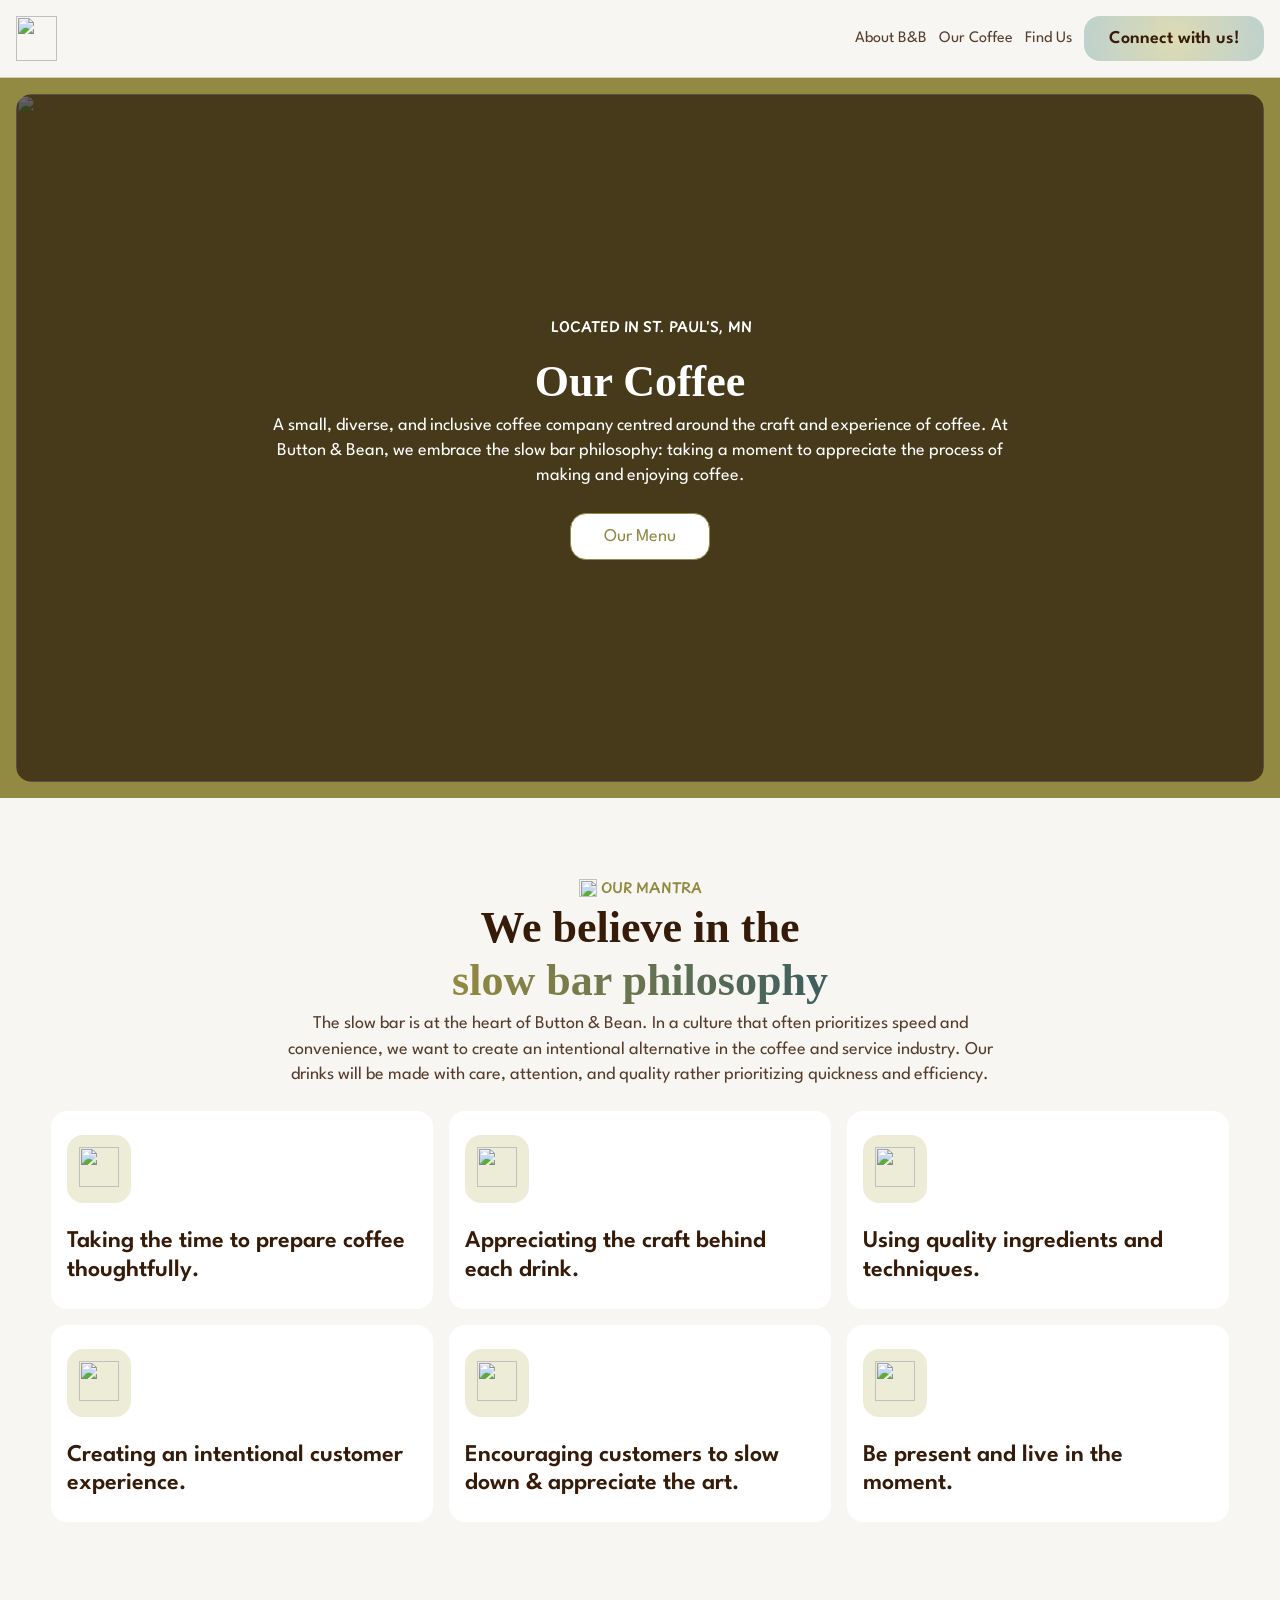
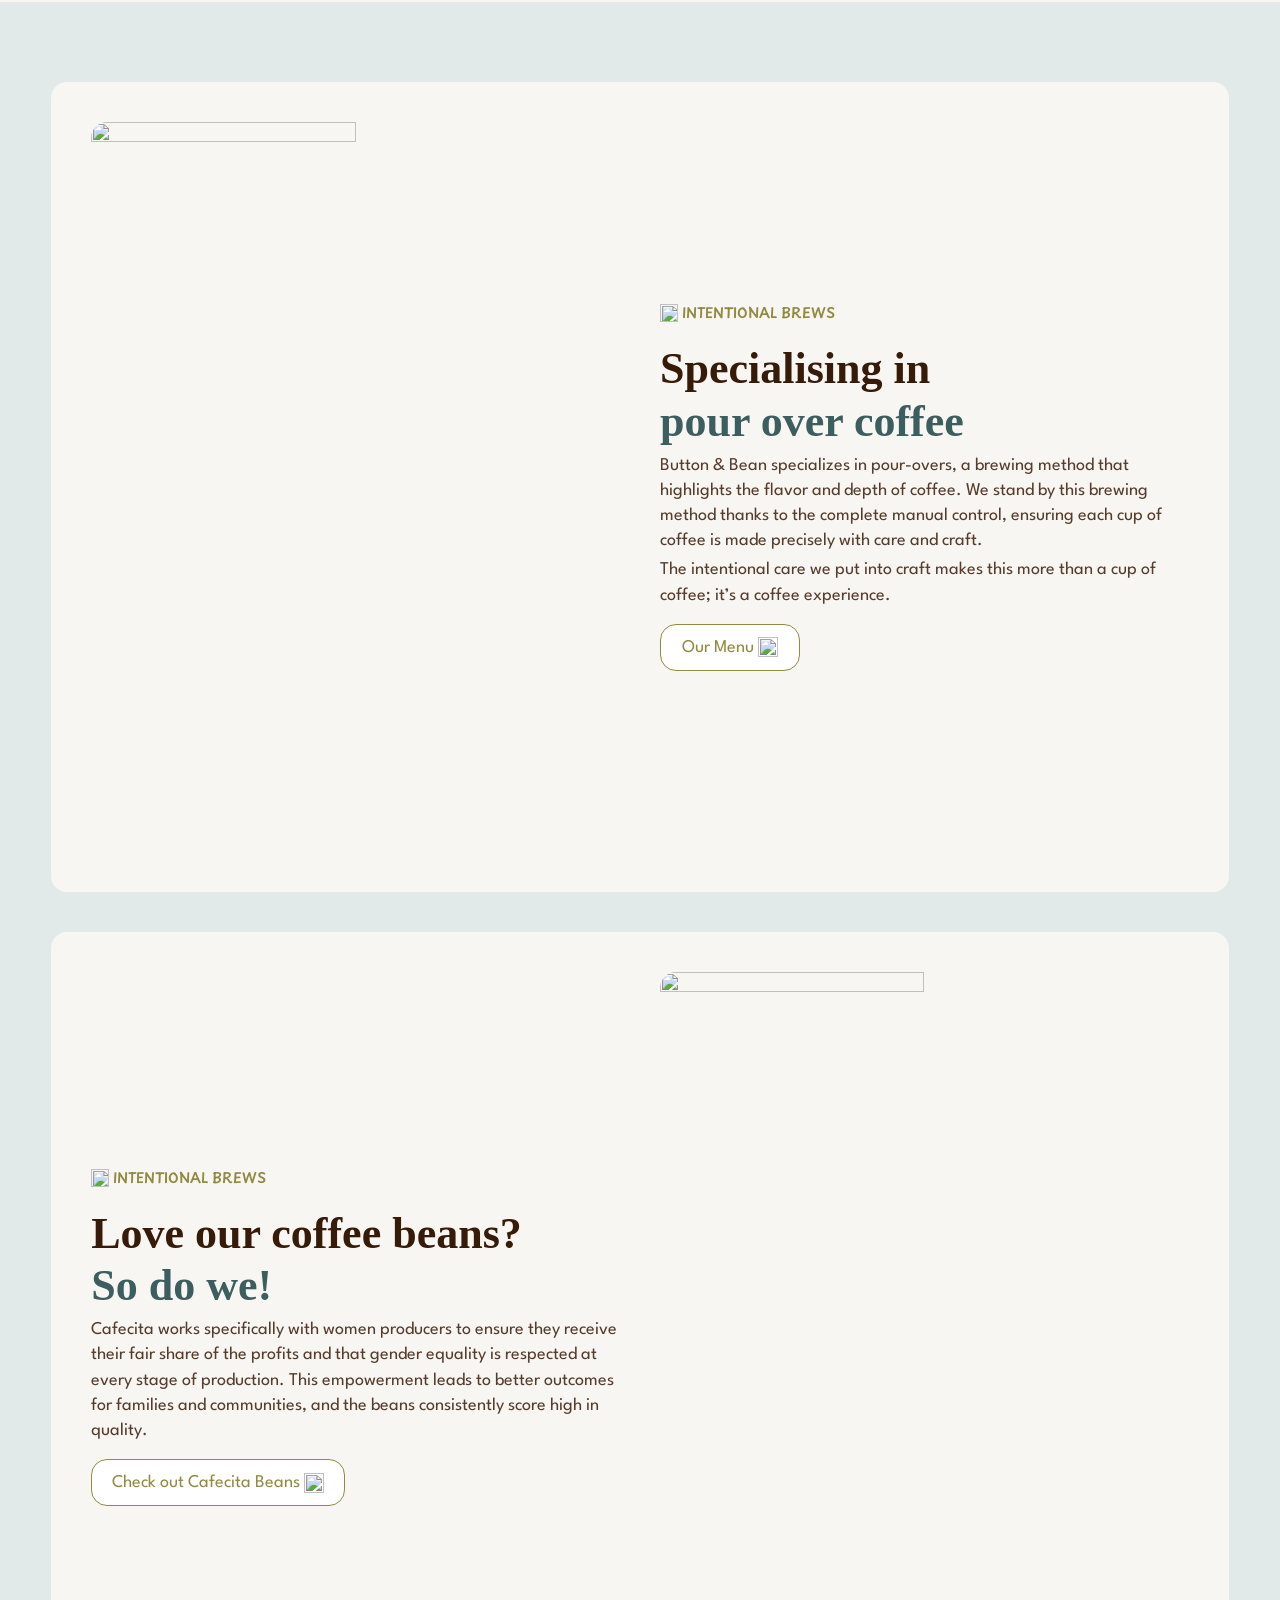
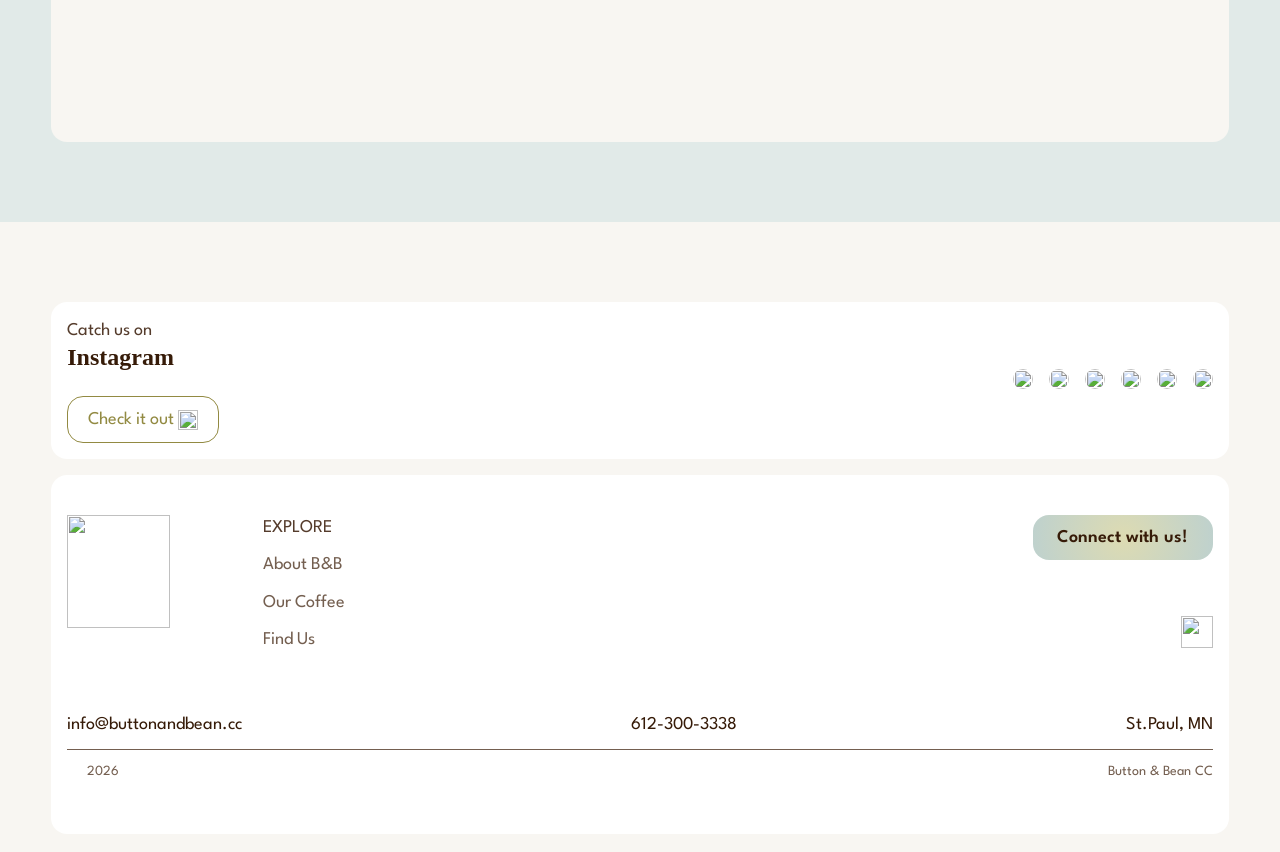
==== commit 122c8913: "final updates and fixes, contact us page buildout" ====
--- a/coffee.html
+++ b/coffee.html
@@ -21,9 +21,9 @@
                 <li><a href="find-us.html">Find Us</a></li>
             </ul>
         </nav>
-        <div class="radial-button">
+        <a class="radial-button" href="contact-us.html">
             <p>Connect with us!</p>
-        </div>
+        </a>
     </div>
     </div>
 
--- a/style.css
+++ b/style.css
@@ -113,6 +113,7 @@
 }
 
 .radial-button {
+    all: unset;
     display: flex;
     justify-content: center;
     align-items: center;
@@ -950,28 +951,105 @@
 
 }
 
-.large-cta-bordered {
-    display: flex;
-    position: relative;
-    padding: 40px 16px;
-    overflow: hidden;
-    gap: 16px;
-    margin: 0px 16px;
+.our-schedule-section {
+    margin: 80px 0px;
+}
+
+.schedule-text-content {
+    margin-bottom: 24px;
+}
+
+.monthly-section {
+    width: 100%;
+}
+
+.monthly-header {
+    display: flex;
+    justify-content: space-between;
+    margin-bottom: 16px;
+    width: 100%;
+}
+
+.monthly-events {
+    display: grid;
+    grid-template-columns: repeat(2, minmax(0, 1fr));
+    width: 100%;
+    grid-gap: 16px;
+}
+
+.event-item {
+    display: flex;
+    width: 100%;
+    margin-bottom: 40px;
+}
+
+.event-image {
+    width: 50%;
+    aspect-ratio: 1;
     border-radius: 16px;
-    z-index: 0;
-
-    .large-cta-image-bg {
-        position: absolute;
-        top: 0;
-        left: 0;
-        width: 100%;
-        height: 100%;
-        object-fit: cover;
-        z-index: -1;
-    }
-
-    h2 {
-        margin-top: 16px;
-    }
-}
-
+}
+
+.event-details {
+    padding: 4px 0px 4px 16px;
+    display: flex;
+    flex-direction: column;
+    width: 50%;
+}
+
+.event-title {
+    margin-top: 24px;
+    margin-bottom: 12px;
+}
+
+form {
+    display: flex;
+    flex-direction: column;
+    gap: 12px;
+    width: 100%;
+
+    input, textarea {
+        all: unset;
+        padding: 16px 0px;
+        border-bottom: #D4CEB9 1px solid;
+        font-size: 18px;
+        color: #361B08;
+        font-family: "LeagueSpartan", serif;
+    }
+
+    input::placeholder, textarea::placeholder {
+        color: #745F50;
+    }
+
+    .radial-button {
+        margin: 0px auto;
+        font-family: "LeagueSpartan", serif;
+        font-size: 18px;
+        color: #361B08;
+        font-weight: 600;
+        line-height: 140%;
+    }
+}
+
+.contact-form  {
+    display: flex;
+    flex-direction: column;
+    align-items: center;
+    background-color: white;
+    border-radius: 32px;
+    padding: 40px;
+    margin-top: 24px;
+
+    h3 {
+        color: #553C2C;
+        margin-bottom: 4px;
+    }
+}
+
+.contact-form-hero {
+    width: 100%;
+    border-radius: 0px !important;
+
+    .coffee-hero-image {
+        border-radius: 0px !important;
+    }
+}
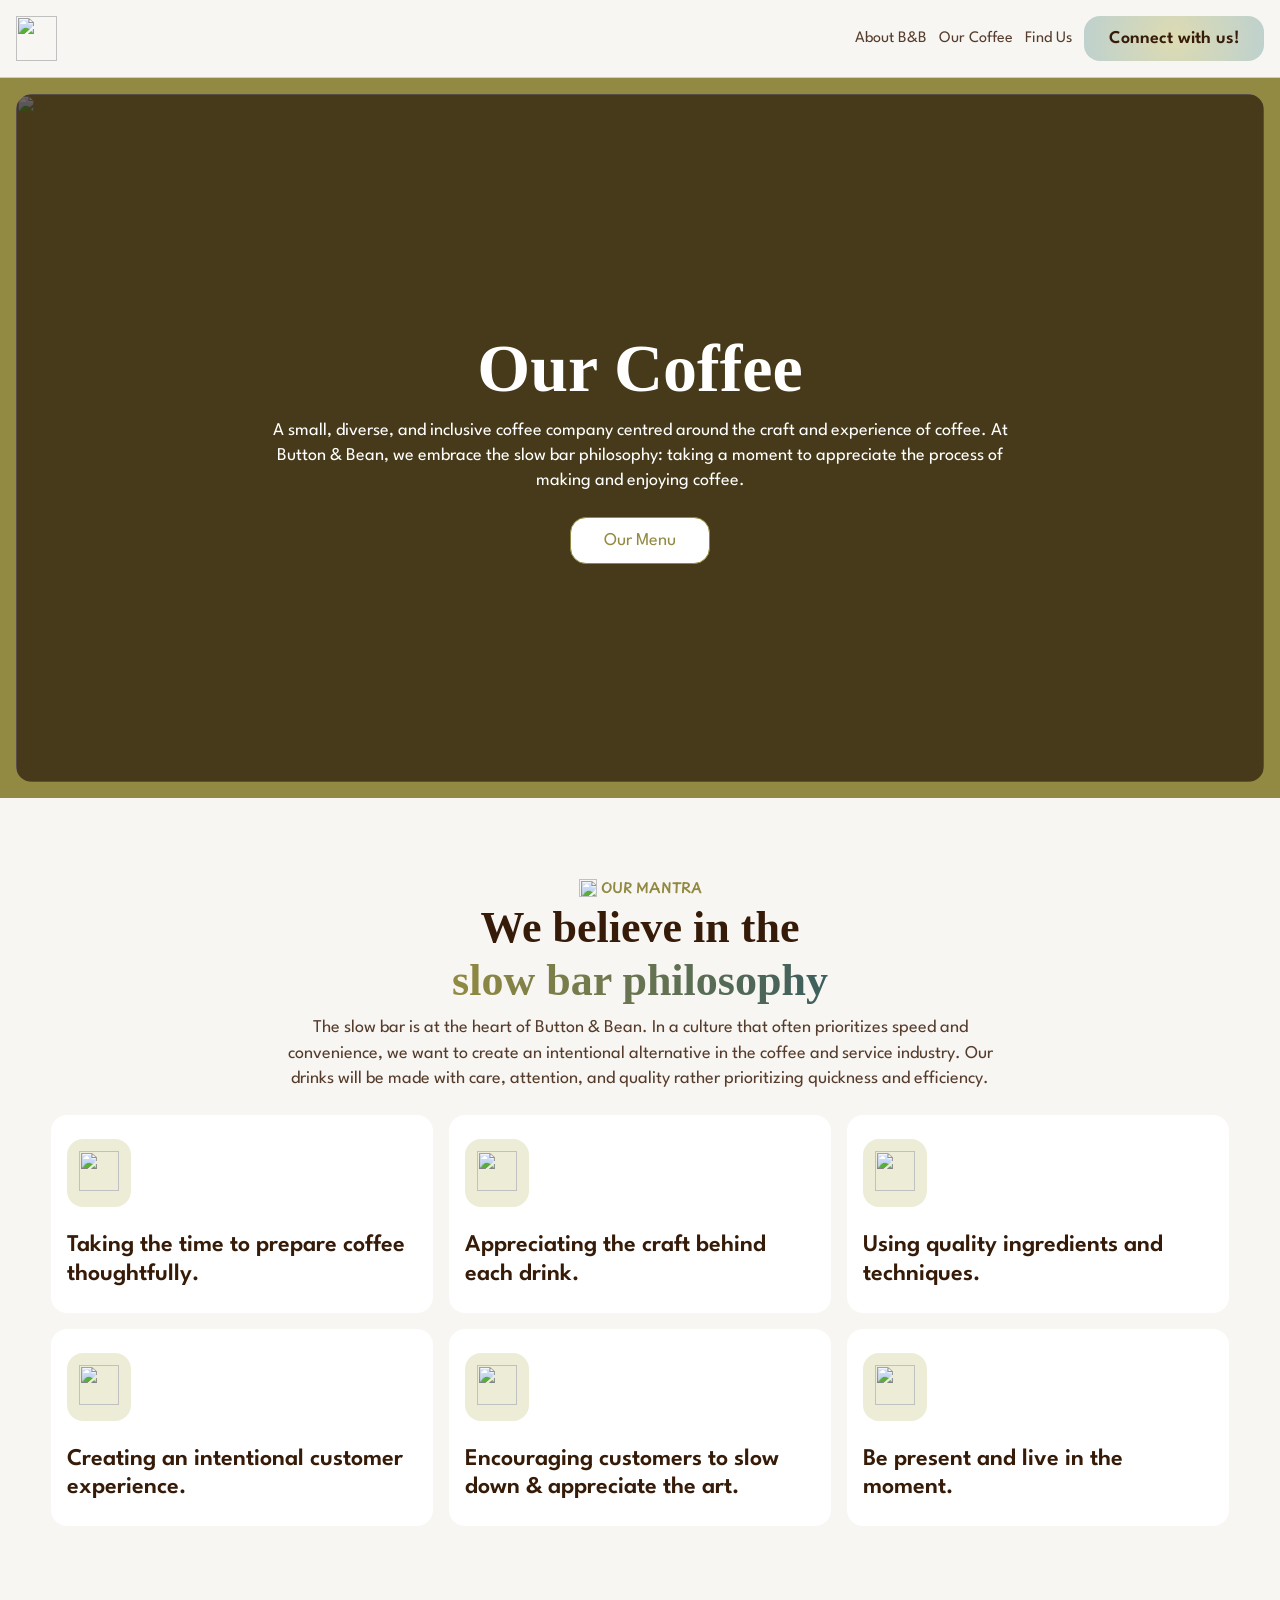
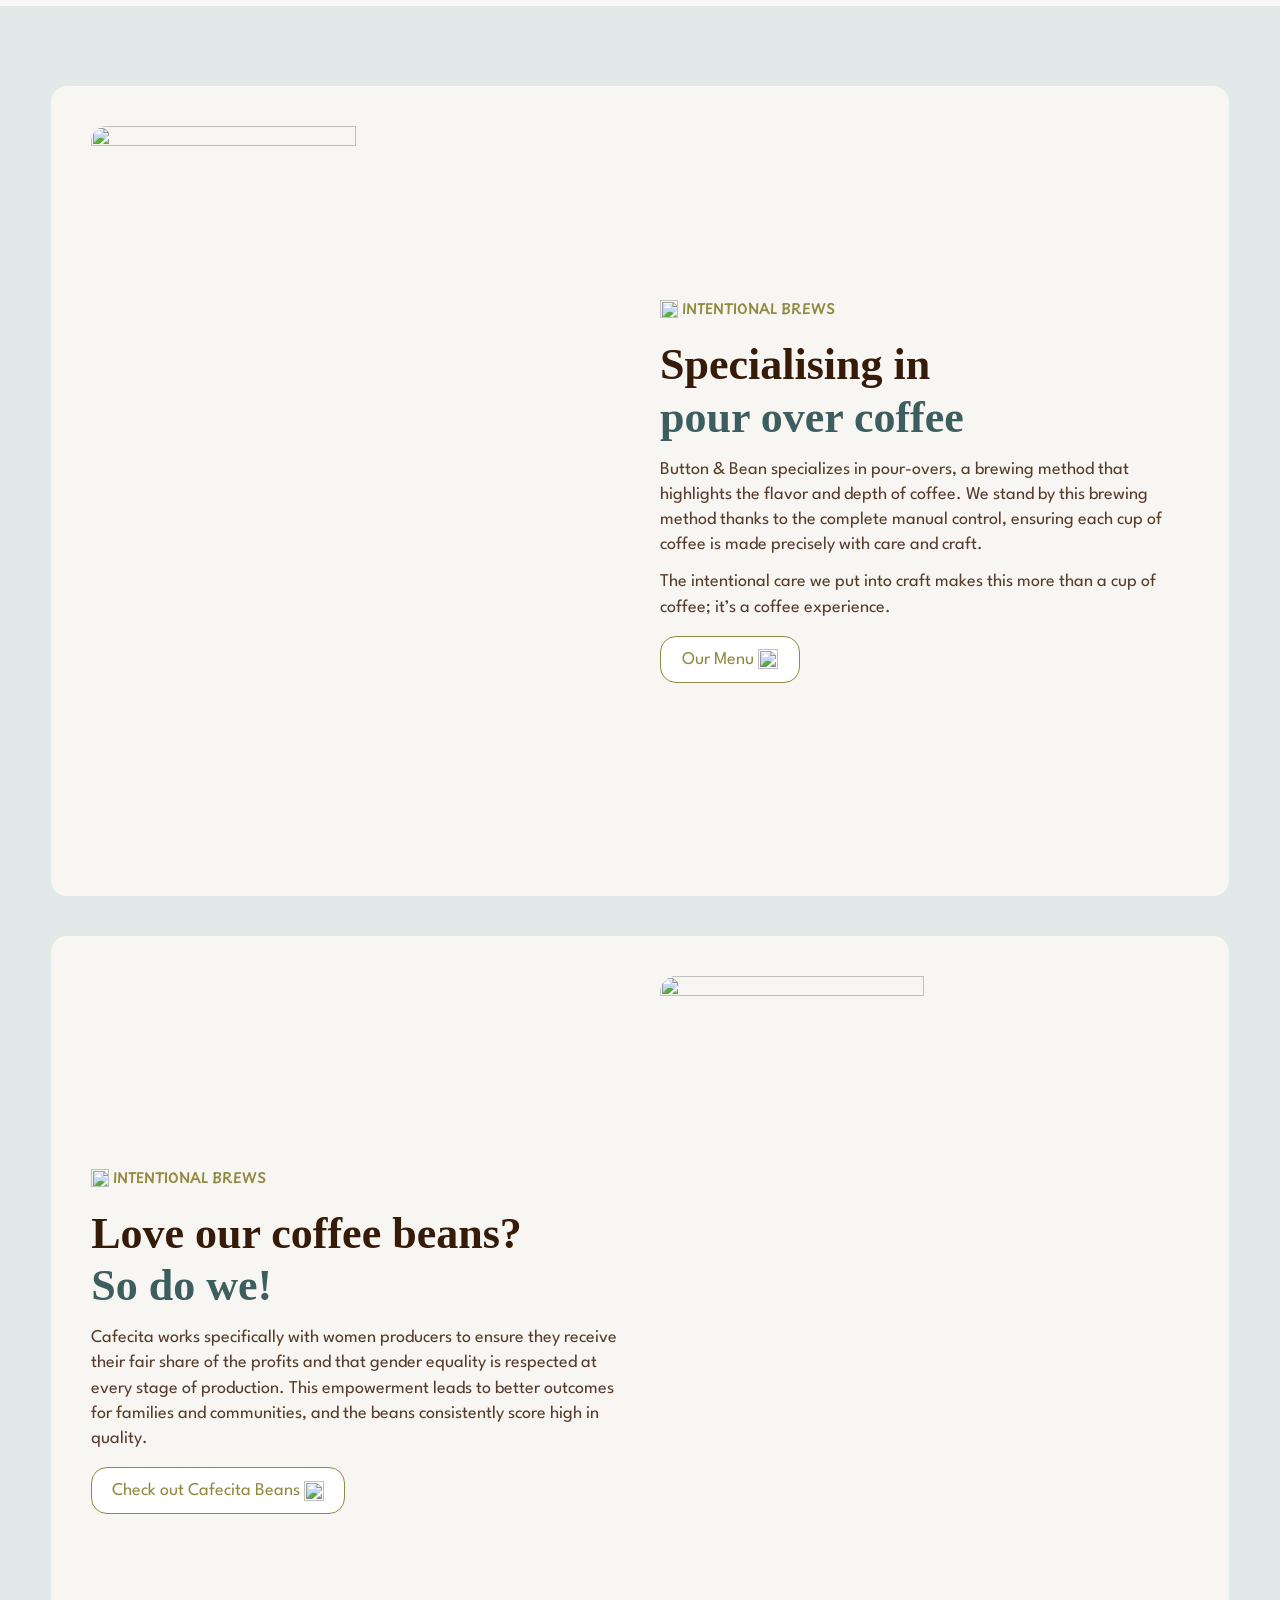
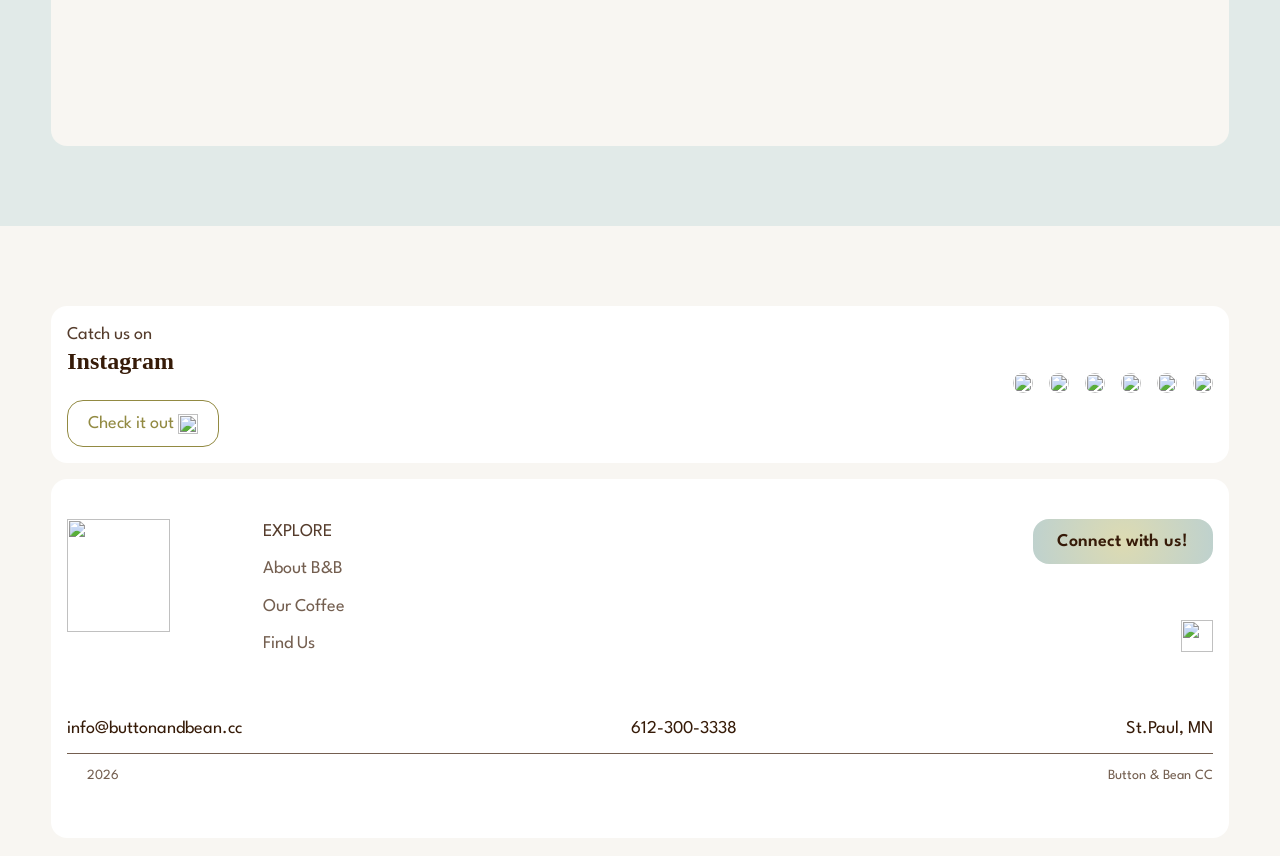
==== commit f2b558f0: "add links throughout the site, ammend minor inconsistencies such as footer aspects missing, repeated" ====
--- a/coffee.html
+++ b/coffee.html
@@ -33,12 +33,8 @@
                 <div class="coffee-image-overlay2"></div>
                 <img class="absolute" src="assets/img/coffee-hero-coffee-closeup.JPEG" alt="">
                 <div class="image-background-header-text">
-                <div class="chip-reverse">
-                    <img src="assets/img/location-pin-white.svg" alt="">
-                    <p>Located in St. Paul's, MN</p>
-                </div>
                 <div class="text-content">
-                    <h2>Our Coffee</h2>
+                    <h1>Our Coffee</h1>
                     <p>A small, diverse, and inclusive coffee company centred around the craft and experience of coffee. At Button & Bean, we embrace the slow bar philosophy: taking a moment to appreciate the process of making and enjoying coffee.</p>
                 </div>
                 <div class="button-green">
@@ -159,10 +155,10 @@
             <div class="instagram-carousel-leftcontent">
                 <p>Catch us on</p>
                 <h4>Instagram</h4>
-                <div class="button-green">
+                <a class="button-green" href="https://www.instagram.com/buttonandbean.cc/?hl=en">
                     <p>Check it out</p>
                     <img src="assets/img/top-right-arrow-green.svg" alt="">
-                </div>
+                </a>
             </div>
             <div class="instagram-cards">
                 <div class="instagram-card-icon">
--- a/style.css
+++ b/style.css
@@ -286,7 +286,7 @@
     text-align: center;
 
    p {
-    margin-top: 4px;
+    margin-top: 8px;
    }
 }
 
@@ -298,7 +298,7 @@
     text-align: center;
 
    p {
-    margin-top: 4px;
+    margin-top: 12px;
    }
 
 }
@@ -500,6 +500,22 @@
     }
 }
 
+.cta-container-simplified {
+    width: 100%;
+    display: flex;
+    flex-direction: column;
+    align-items: center;
+    padding: 24px 16px;
+    background-color: #F8F6F2;
+    border-radius: 16px;
+    filter: drop-shadow(rgba(0, 0, 0, .10) 0px 4px 20px);
+
+    h2 {
+        text-align: center;
+        margin-bottom: 16px;
+    }
+}
+
 .cta-icon-image {
     padding: 12px;
     background-color: #EDEDD7;
@@ -690,10 +706,6 @@
         h1 {
             font-size: 60px;
         }
-
-        p {
-            margin-top: 8px;
-        }
     }
 }
 
@@ -705,6 +717,7 @@
     width: 100%;
     height: 100%;
     background-color: #F8F6F2;
+    padding: 16px;
     border-radius: 16px;
 }
 
@@ -837,7 +850,7 @@
     align-items: center;
     justify-content: center;
 
-    h2 {
+    h1 {
         color: white;
     }
 
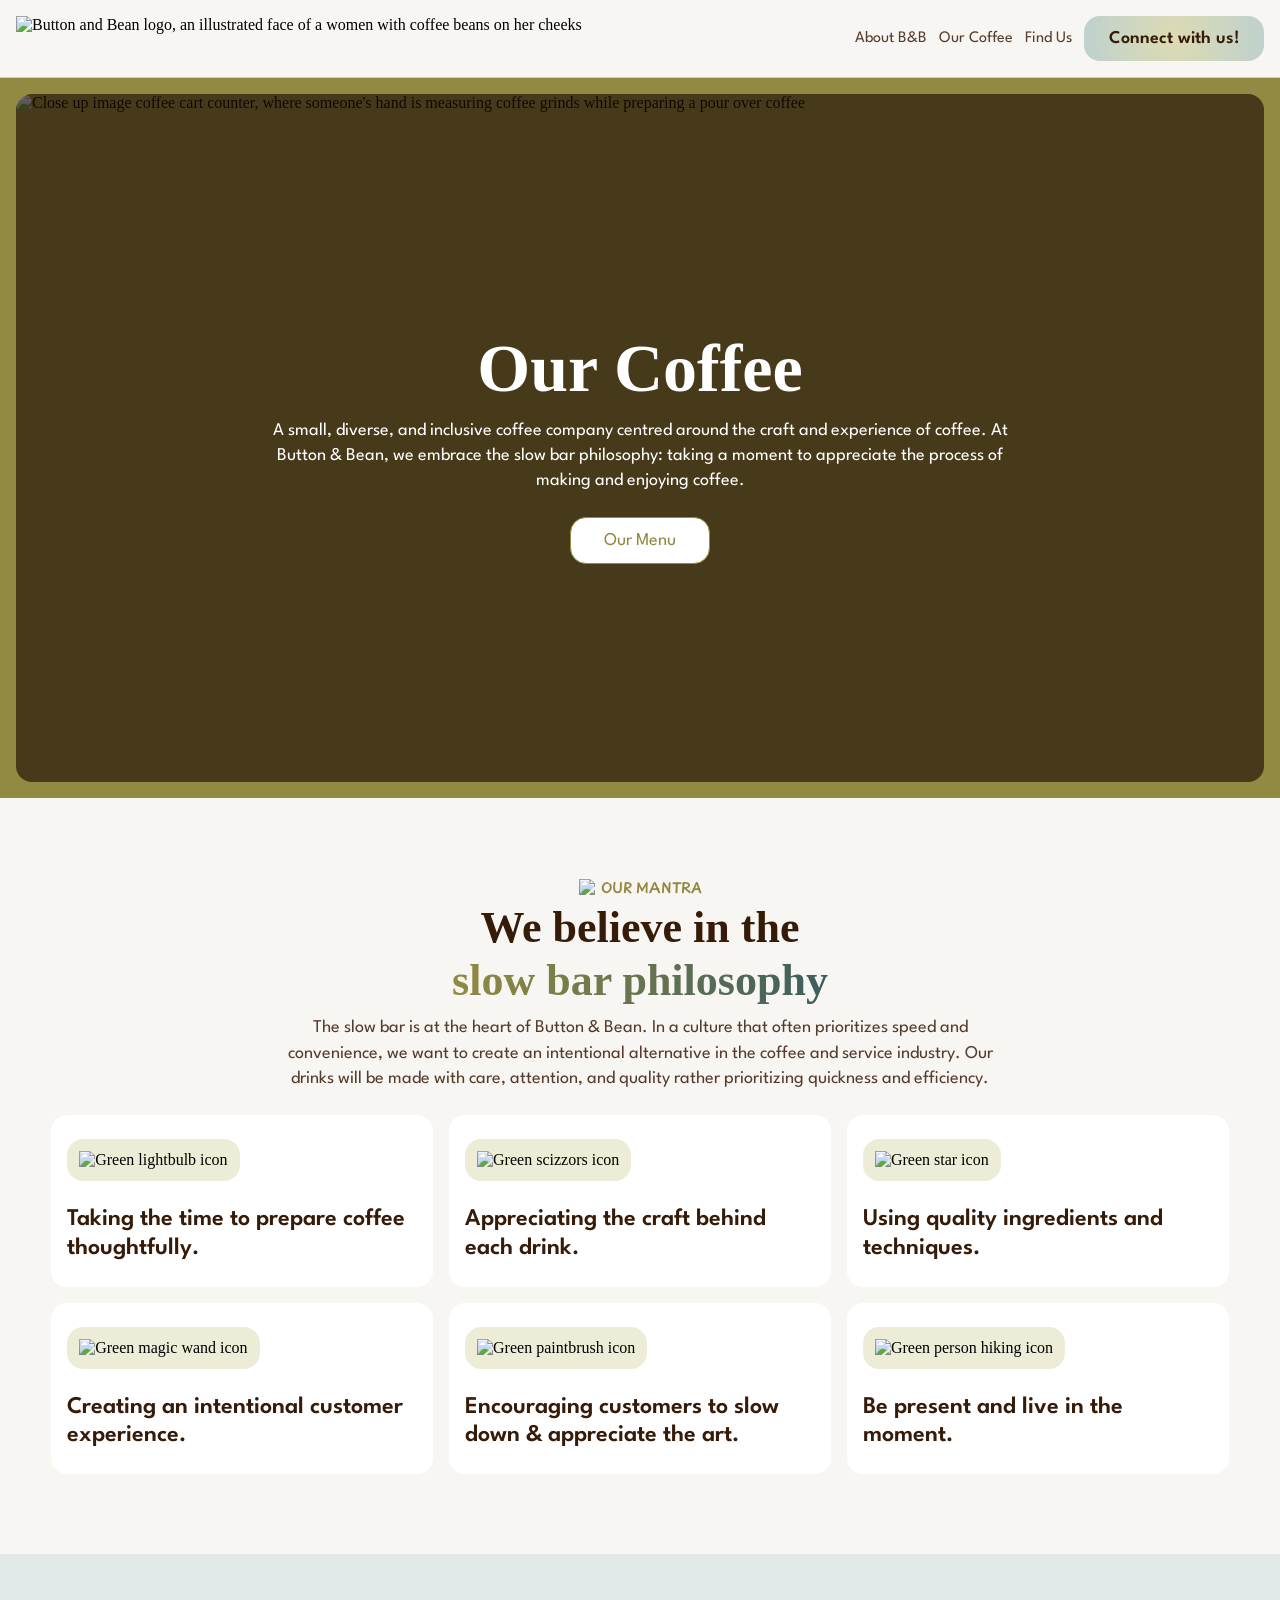
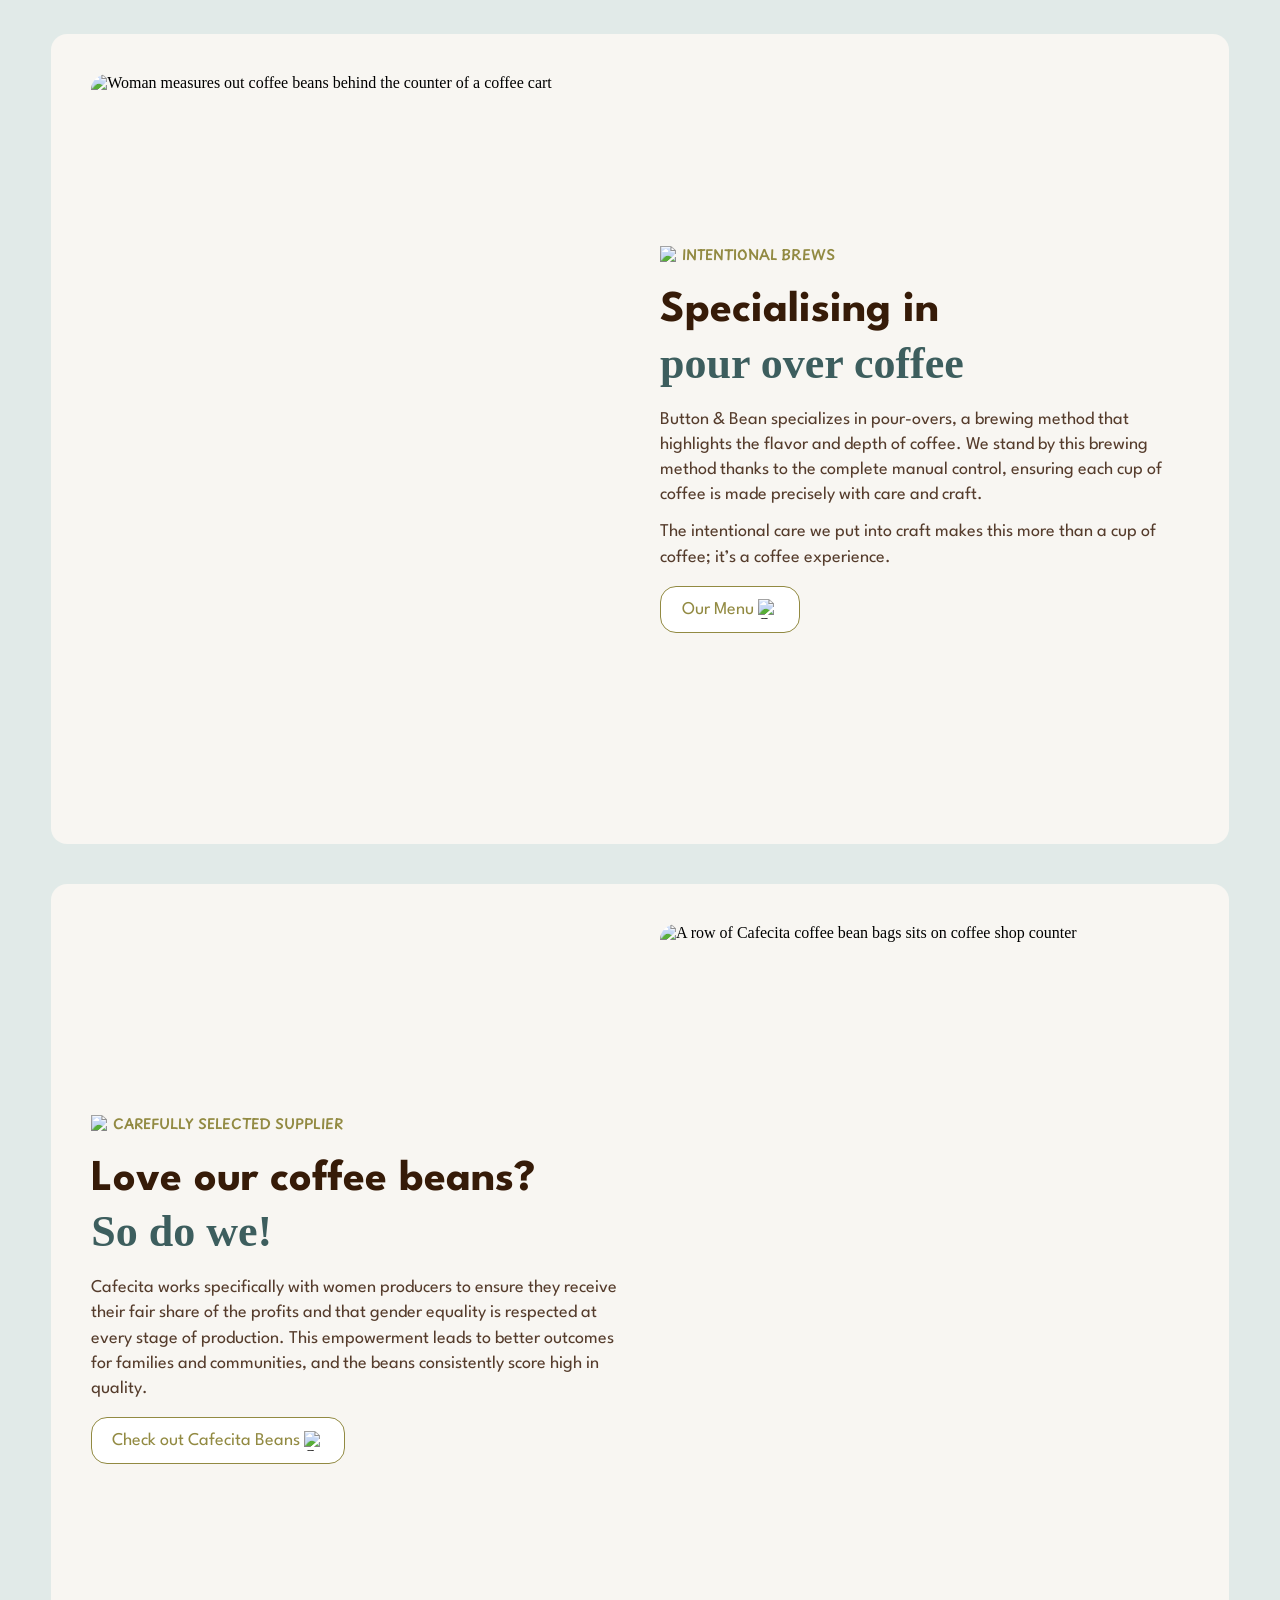
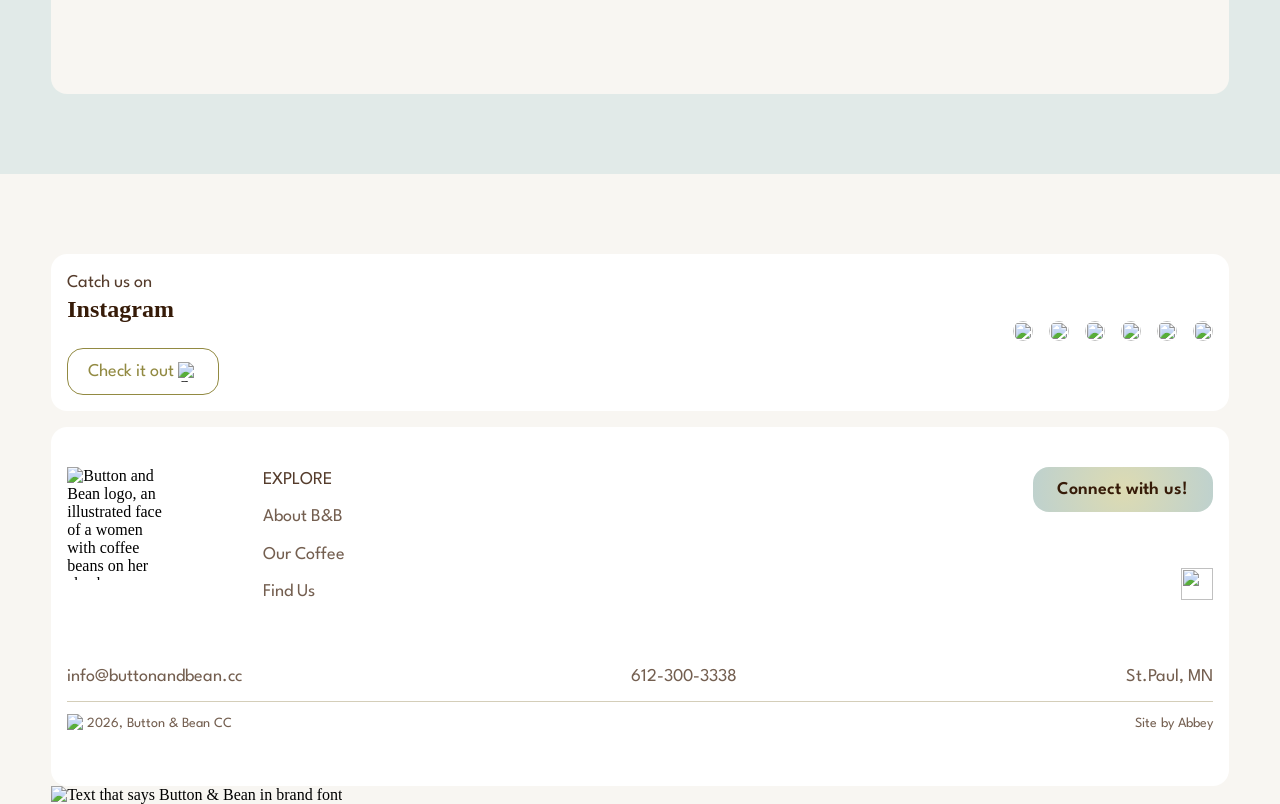
==== commit 156753b5: "update hero on home page as well as footer thoughout design. fix minor inconsistences between the de" ====
--- a/coffee.html
+++ b/coffee.html
@@ -11,7 +11,7 @@
 <body>
     <div class="primary-navigation">
     <div class="primary-navigation-left">
-        <a href="home.html"><img src="assets/img/bb-logo.png" alt=""></a>
+        <a href="home.html"><img src="assets/img/bb-logo.png" alt="Button and Bean logo, an illustrated face of a women with coffee beans on her cheeks"></a>
     </div>
     <div class="primary-navigation-right">
         <nav>
@@ -31,7 +31,7 @@
             <div class="coffee-hero-image">
                 <div class="coffee-image-overlay1"></div>
                 <div class="coffee-image-overlay2"></div>
-                <img class="absolute" src="assets/img/coffee-hero-coffee-closeup.JPEG" alt="">
+                <img class="absolute" src="assets/img/coffee-hero-coffee-closeup.JPEG" alt="Close up image coffee cart counter, where someone's hand is measuring coffee grinds while preparing a pour over coffee">
                 <div class="image-background-header-text">
                 <div class="text-content">
                     <h1>Our Coffee</h1>
@@ -47,7 +47,7 @@
     <div class="slow-bar-section">
         <div class="container center-content">
         <div class="chip">
-            <img src="assets/img/sparkles-green.svg" alt="">
+            <img src="assets/img/sparkles-green.svg" alt="Green sparkles icon">
                 <p>Our Mantra</p>
         </div>
         <div class="text-content">
@@ -57,7 +57,7 @@
         <div class="slow-bar-cards-container">
             <div class="icon-text-card">
                 <div class="icon-card-image">
-                    <img src="assets/img/lightbulb-icon-green.svg" alt="">
+                    <img src="assets/img/lightbulb-icon-green.svg" alt="Green lightbulb icon">
                 </div>
                 <div class="icon-text-card-text">
                     <h4>Taking the time to prepare coffee thoughtfully.</h4>
@@ -65,7 +65,7 @@
             </div>
             <div class="icon-text-card">
                 <div class="icon-card-image">
-                    <img src="assets/img/scizzors-icon-green.svg" alt="">
+                    <img src="assets/img/scizzors-icon-green.svg" alt="Green scizzors icon">
                 </div>
                 <div class="icon-text-card-text">
                     <h4>Appreciating the craft behind each drink.</h4>
@@ -73,7 +73,7 @@
             </div>
             <div class="icon-text-card">
                 <div class="icon-card-image">
-                    <img src="assets/img/star-icon-green.svg" alt="">
+                    <img src="assets/img/star-icon-green.svg" alt="Green star icon">
                 </div>
                 <div class="icon-text-card-text">
                     <h4>Using quality ingredients and techniques.</h4>
@@ -81,7 +81,7 @@
             </div>
             <div class="icon-text-card">
                 <div class="icon-card-image">
-                    <img src="assets/img/wand-icon-green.svg" alt="">
+                    <img src="assets/img/wand-icon-green.svg" alt="Green magic wand icon">
                 </div>
                 <div class="icon-text-card-text">
                     <h4>Creating an intentional customer experience.</h4>
@@ -89,7 +89,7 @@
             </div>
             <div class="icon-text-card">
                 <div class="icon-card-image">
-                    <img src="assets/img/paint-icon-green.svg" alt="">
+                    <img src="assets/img/paint-icon-green.svg" alt="Green paintbrush icon">
                 </div>
                 <div class="icon-text-card-text">
                     <h4>Encouraging customers to slow down & appreciate the art.</h4>
@@ -97,7 +97,7 @@
             </div>
             <div class="icon-text-card">
                 <div class="icon-card-image">
-                    <img src="assets/img/walking-icon-green.svg" alt="">
+                    <img src="assets/img/walking-icon-green.svg" alt="Green person hiking icon">
                 </div>
                 <div class="icon-text-card-text">
                     <h4>Be present and live in the moment.</h4>
@@ -111,10 +111,10 @@
         <div class="container">
         <div class="coffee-cards-container">
             <div class="single-card-container">
-                <img class="coffee-card-image-content" src="assets/img/mae-making-coffee.JPEG" alt="">
+                <img class="coffee-card-image-content" src="assets/img/mae-making-coffee.JPEG" alt="Woman measures out coffee beans behind the counter of a coffee cart">
                 <div class="coffee-card-text-content">
                     <div class="chip">
-                        <img src="assets/img/sparkles-green.svg" alt="">
+                        <img src="assets/img/sparkles-green.svg" alt="Green sparkles icon">
                         <p>Intentional Brews</p>
                     </div>
                     <div class="text-content-left">
@@ -124,26 +124,26 @@
                     </div>
                     <div class="button-green">
                         <p>Our Menu</p>
-                        <img src="assets/img/top-right-arrow-green.svg" alt="">
+                        <img src="assets/img/top-right-arrow-green.svg" alt="Green arrow pointing to the north east of the page, which turns towards the left on hover">
                     </div>
                 </div>
             </div>
             <div class="single-card-container">
                 <div class="coffee-card-text-content">
                     <div class="chip">
-                        <img src="assets/img/sparkles-green.svg" alt="">
-                        <p>Intentional Brews</p>
+                        <img src="assets/img/sparkles-green.svg" alt="Green sparkles icon">
+                        <p>Carefully selected supplier</p>
                     </div>
                     <div class="text-content-left">
                         <h2>Love our coffee beans?<br><span class="font-special-blue">So do we!</span></h2>
                         <p>Cafecita works specifically with women producers to ensure they receive their fair share of the profits and that gender equality is respected at every stage of production. This empowerment leads to better outcomes for families and communities, and the beans consistently score high in quality.</p>
                     </div>
-                    <div class="button-green">
+                    <a class="button-green" href="https://cafecitacoffee.com/">
                         <p>Check out Cafecita Beans</p>
-                        <img src="assets/img/top-right-arrow-green.svg" alt="">
-                    </div>
-                </div>
-                <img class="coffee-card-image-content" src="assets/img/cafecita-coffee-beans.png" alt="">
+                        <img src="assets/img/top-right-arrow-green.svg" alt="Green arrow pointing to the north east of the page, which turns towards the left on hover">
+                    </a>
+                </div>
+                <img class="coffee-card-image-content" src="assets/img/cafecita-coffee-beans.png" alt="A row of Cafecita coffee bean bags sits on coffee shop counter">
             </div>
         </div>
         </div>
@@ -157,7 +157,7 @@
                 <h4>Instagram</h4>
                 <a class="button-green" href="https://www.instagram.com/buttonandbean.cc/?hl=en">
                     <p>Check it out</p>
-                    <img src="assets/img/top-right-arrow-green.svg" alt="">
+                    <img src="assets/img/top-right-arrow-green.svg" alt="Green arrow pointing to the north east of the page, which turns towards the left on hover">
                 </a>
             </div>
             <div class="instagram-cards">
@@ -184,7 +184,7 @@
         <div class="primary-footer">
         <div class="footer-top-content">
         <div class="footer-top-left-content">
-            <img src="assets/img/bb-logo.png" alt="">
+            <img src="assets/img/bb-logo.png" alt="Button and Bean logo, an illustrated face of a women with coffee beans on her cheeks">
         <div class="footer-nav-links">
             <p>Explore</p>
             <nav>
@@ -197,9 +197,9 @@
         </div>
         </div>
         <div class="footer-top-right-content">
-            <div class="radial-button">
+            <a class="radial-button" href="contact-us.html">
                 <p>Connect with us!</p>
-            </div>
+            </a>
         <a href="https://www.instagram.com/buttonandbean.cc"><img src="assets/img/instagram-blue.svg"></a>
         </div>
         </div>
@@ -211,14 +211,14 @@
             </div>
             <div class="content-links-container-bottom">
             <div class="copyright">
-                <img src="assets/img/copyright.png" alt="">
-                <p>2026</p>
-            </div>
-                <p>Button & Bean CC</p>
-            </div>
-        </div>
-        </div>
-        <img class="footer-text" src="assets/img/button-bean-text.svg" alt="">
+                <img src="assets/img/copyright.png" alt="Copyright Icon">
+                <p>2026, Button & Bean CC</p>
+            </div>
+                <p>Site by Abbey</p>
+            </div>
+        </div>
+        </div>
+        <img class="footer-text" src="assets/img/button-bean-text.svg" alt="Text that says Button & Bean in brand font">
         </div>
     </div>
 
--- a/style.css
+++ b/style.css
@@ -347,6 +347,8 @@
 }
 
 .who-we-are-section {
+    display: flex;
+    flex-direction: column;
     padding: 80px 0px;
     background-color: #E1EAE8;
 }
@@ -354,6 +356,7 @@
 .cards-container {
     display: flex;
     width: 100%;
+    margin-top: 24px;
     gap: 16px;
 }
 
@@ -393,15 +396,10 @@
 
     .text-content {
         margin: 12px 0px;
-
-        h2 {
-            font-family:"LeagueSpartan", serif;
-        }
     }
 
     .button-green {
         margin-top: 4px;
-        margin-bottom: 24px
     }
 }
 
@@ -417,11 +415,17 @@
     color: #3D5E5E;
 }
 
+.font-special-serif-header {
+    font-family: "LeagueSpartan";
+    font-weight: 600;
+}
+
 .events-carousel {
     display: grid;
     grid-template-columns: repeat(2, minmax(0, 1fr));
     width: 100%;
     grid-gap: 16px;
+    margin-top: 24px
 }
 
 .event-card {
@@ -637,10 +641,10 @@
     display: flex;
     justify-content: space-between;
     padding: 12px 0px;
-    border-bottom: 1px solid #745F50;
+    border-bottom: 1px solid #D4CEB9;
 
     p {
-        color: #361B08;
+        color: #745F50;
     }
 }
 
@@ -772,6 +776,7 @@
     margin-top: 24px;
 
     p {
+        color: #745F50;
         margin-top: 8px;
     }
 }
@@ -791,6 +796,10 @@
 
     h2 {
         font-family: "LeagueSpartan", serif;
+    }
+
+    .text-content {
+        margin-top: 12px;
     }
 }
 
@@ -962,6 +971,10 @@
         text-align: left;
     }
 
+    h2 {
+        font-family: "LeagueSpartan", serif;
+    }
+
 }
 
 .our-schedule-section {
@@ -1007,11 +1020,17 @@
     display: flex;
     flex-direction: column;
     width: 50%;
+
+    h4 {
+        color: #928A42;
+    }
 }
 
 .event-title {
     margin-top: 24px;
     margin-bottom: 12px;
+    color: #361B08;
+    font-weight: 600;
 }
 
 form {
